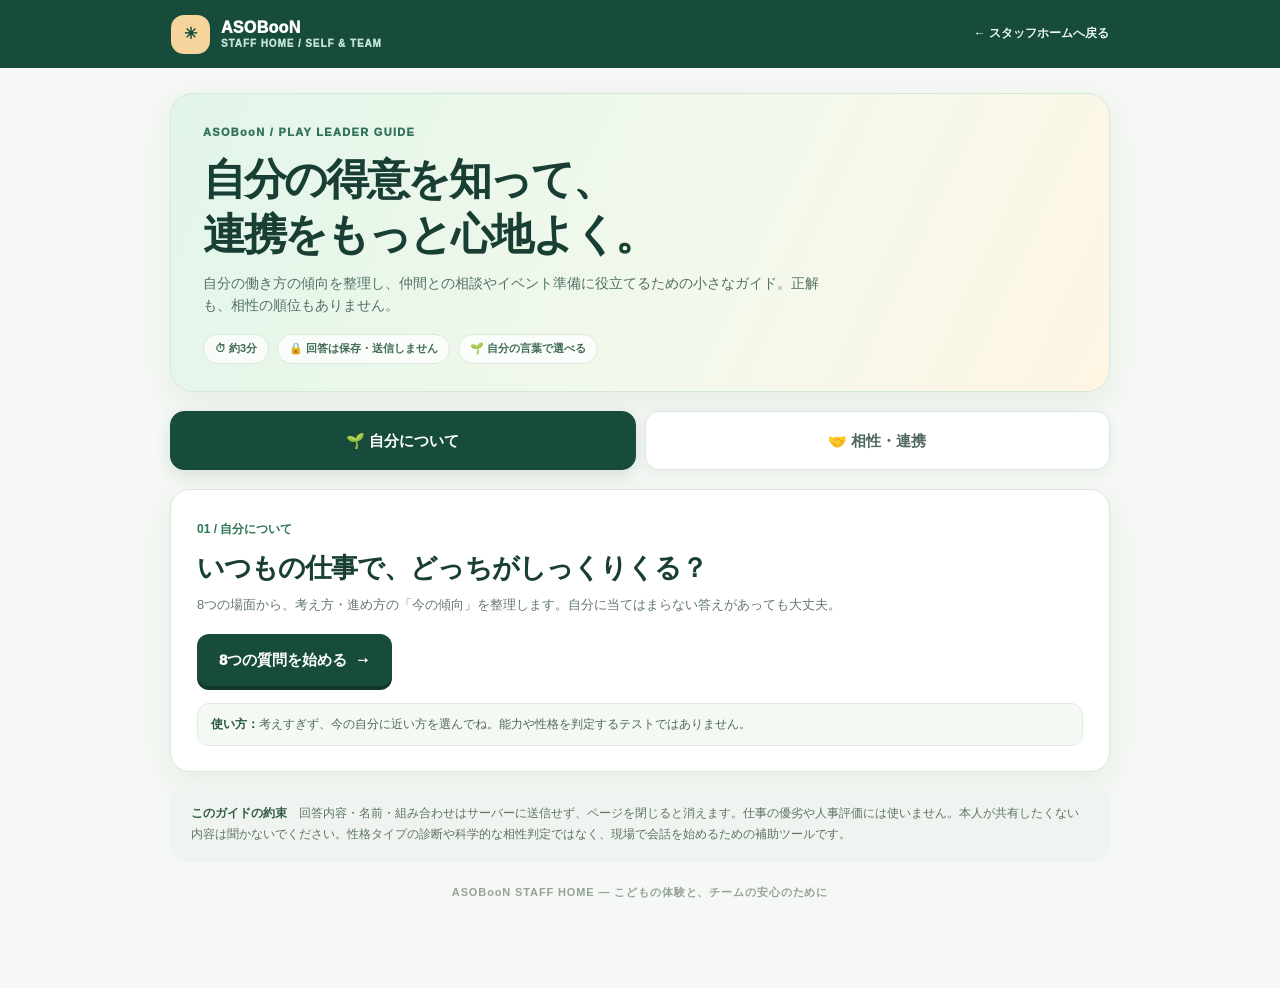
==== team-guide.html @ f96de301 "Restore private-by-design interactive self-awareness and collaboration guide" ====
<!doctype html>
<html lang="ja">
<head>
<meta charset="utf-8">
<meta name="viewport" content="width=device-width,initial-scale=1">
<meta name="theme-color" content="#164a3d">
<meta name="robots" content="noindex,nofollow">
<title>自分と仲間を知る｜ASOBooN STAFF HOME</title>
<style>
:root{--ink:#193e34;--sub:#63776e;--forest:#174c3d;--green:#21694f;--mint:#dff3e8;--cream:#fff9ee;--bg:#f5f8f4;--paper:#fff;--stroke:#dce8de;--shadow:0 10px 34px #1c493111;--ring:#a36930}
*,*::before,*::after{box-sizing:border-box}html{scroll-behavior:smooth}body{margin:0;background:var(--bg);color:var(--ink);font-family:-apple-system,BlinkMacSystemFont,"Hiragino Kaku Gothic ProN","Noto Sans JP",Meiryo,sans-serif;line-height:1.6}
[hidden]{display:none!important}button,select{font:inherit}button{cursor:pointer}a{color:inherit}a:focus-visible,button:focus-visible,select:focus-visible{outline:3px solid #bc8b54;outline-offset:3px}
header{background:var(--forest);color:#fff}.top{max-width:980px;min-height:68px;margin:auto;padding:12px 21px;display:flex;align-items:center;justify-content:space-between;gap:16px}.brand{display:flex;align-items:center;gap:11px;text-decoration:none;font-weight:950;line-height:1.25;letter-spacing:.02em}.brand-mark{display:grid;place-items:center;width:39px;height:39px;border-radius:13px;background:#f5d59b;color:var(--forest);font-weight:950}.brand small{display:block;color:#c3e4d3;font-size:10px;letter-spacing:.09em}.back{color:#ebf7f0;text-decoration:none;font-weight:800;font-size:12px;padding:8px 0}
main{max-width:980px;margin:auto;padding:25px 20px 75px}.hero{padding:30px 32px 27px;border-radius:23px;background:linear-gradient(115deg,#e2f5e9 0%,#f4f9ec 63%,#fff5e3 100%);border:1px solid #d4e8d9;box-shadow:var(--shadow)}.eyebrow{font-size:11px;color:#33735a;font-weight:950;letter-spacing:.12em}.hero h1{font-size:clamp(27px,4.5vw,43px);line-height:1.28;letter-spacing:-.055em;margin:10px 0 10px}.hero p{color:#527065;font-size:14px;max-width:620px;margin:0}.features{display:flex;gap:8px;flex-wrap:wrap;margin-top:18px}.feature{background:#ffffffbd;border:1px solid #dbe9db;border-radius:50px;color:#416b54;font-size:11px;font-weight:850;padding:5px 11px}
.tabs{display:grid;grid-template-columns:1fr 1fr;gap:9px;margin:19px 0}.tab{display:flex;align-items:center;justify-content:center;gap:8px;text-align:center;background:#fff;color:#50695c;border:1px solid var(--stroke);border-radius:14px;min-height:59px;padding:10px 14px;font-weight:900;font-size:15px;text-decoration:none;box-shadow:0 3px 12px #194d3910}.tab[aria-selected=true]{background:var(--forest);border-color:var(--forest);color:#fff;box-shadow:0 5px 16px #15463223}
.card{padding:25px 26px;background:var(--paper);border:1px solid var(--stroke);border-radius:20px;box-shadow:var(--shadow);margin-bottom:14px}.step{display:inline-flex;align-items:center;gap:7px;color:#2b7853;font-size:12px;font-weight:900}.card h2{font-size:clamp(20px,3.5vw,27px);line-height:1.35;letter-spacing:-.035em;margin:9px 0}.desc{font-size:13px;color:var(--sub);margin:0 0 18px}.primary{display:inline-flex;align-items:center;justify-content:center;gap:8px;min-height:52px;border-radius:12px;padding:12px 22px;border:0;background:var(--forest);color:#fff;font-size:15px;font-weight:950;box-shadow:0 4px 0 #10392c}.primary:hover{background:#20624c}.primary:active{transform:translateY(2px);box-shadow:0 2px 0 #10392c}.primary:disabled{opacity:.45;cursor:not-allowed}.secondary{background:#fff;border:1px solid #c8dcd0;border-radius:11px;padding:10px 15px;min-height:45px;font-weight:800;color:#2d6048}.secondary:hover{background:#eff8f1}
.hint{background:#f5f9f3;border:1px solid #e0eae1;border-radius:12px;padding:11px 13px;font-size:12px;color:#4e695a;margin-top:17px}.hint strong{color:#235642}.actions{display:flex;gap:10px;align-items:center;flex-wrap:wrap;margin-top:16px}
.progress{display:flex;gap:4px;margin:0 0 18px}.progress span{height:7px;border-radius:10px;background:#e4eee5;flex:1}.progress .done{background:#4eae7e}.question-meta{font-size:12px;font-weight:900;color:#38805d}.question{font-size:clamp(19px,3vw,25px);font-weight:950;line-height:1.4;margin:8px 0 18px}.choices{display:grid;grid-template-columns:1fr 1fr;gap:11px}.choice{text-align:left;background:#fafdfa;color:#224e3b;border:2px solid #dbe9de;border-radius:15px;padding:18px 16px;min-height:116px;font-weight:850;line-height:1.5}.choice::before{display:block;content:'選ぶ';font-size:10px;color:#688776;font-weight:800;margin-bottom:9px}.choice:hover,.choice:focus-visible{background:#eef7ef;border-color:#69a988}.question-nav{display:flex;justify-content:space-between;align-items:center;gap:8px;margin-top:15px}.muted{font-size:11px;color:#82958a}
.result-hero{background:linear-gradient(110deg,#e6f6e7,#fff7e8);border:1px solid #dae9d8;border-radius:16px;padding:19px 19px;margin:15px 0}.result-hero strong{font-size:18px}.result-hero p{margin:6px 0 0;font-size:13px;color:#4c6759}.axis-grid{display:grid;grid-template-columns:1fr 1fr;gap:11px}.axis-result{border:1px solid #dce9dd;border-radius:14px;padding:16px;background:#f9fcf9;min-height:132px}.axis-result .axis-label{font-weight:800;font-size:11px;color:#6a8874}.axis-result h3{font-size:17px;margin:5px 0}.axis-result p{font-size:12px;color:#61756b;margin:0}.practice{background:#fff9ef;border:1px solid #f2e3c9;border-radius:13px;padding:16px;margin-top:16px}.practice strong{font-size:14px}.practice p{font-size:13px;margin:6px 0 0}
.pair-intro{background:#f3faf5;border:1px solid #d7eadc;border-radius:13px;padding:15px;font-size:12px;color:#4d6a59;margin:12px 0 19px}.person-grid{display:grid;grid-template-columns:1fr 1fr;gap:16px}.person{min-width:0;background:#f9fcfa;border:1px solid #dfebe2;border-radius:15px;padding:16px}.person h3{font-size:16px;margin:0 0 4px}.person p{font-size:11px;color:var(--sub);margin:0 0 15px}.field{display:block;margin-bottom:13px}.field span{display:block;color:#466454;font-size:11px;font-weight:900;margin-bottom:5px}.field select{width:100%;min-height:45px;border:1px solid #bdd6c6;border-radius:9px;background:white;padding:10px 7px;color:#204936;font-size:12px;font-weight:750}
.pair-result{margin-top:15px}.pair-points{display:grid;grid-template-columns:1fr 1fr;gap:11px}.pair-point{border:1px solid #dce9e0;background:#fafcf9;border-radius:13px;padding:15px}.pair-point small{font-size:11px;color:#60806a;font-weight:850}.pair-point h3{font-size:15px;margin:6px 0}.pair-point p{font-size:12px;margin:0;color:#566c60}.scenario-grid{display:grid;grid-template-columns:repeat(3,1fr);gap:10px;margin-top:18px}.scenario{background:#edf7f1;border-radius:12px;padding:14px;border:1px solid #d7e8db}.scenario strong{font-size:13px}.scenario p{font-size:12px;margin:7px 0 0;color:#526d60}.example{padding:15px;border-radius:13px;background:#fff8ed;border:1px solid #f0e3cd;margin-top:14px}.example strong{font-size:13px}.example p{font-size:13px;color:#5b5947;margin:8px 0 0}
.privacy{padding:17px 21px;border-radius:15px;background:#f0f4f0;color:#5d7365;font-size:12px;line-height:1.75}.privacy strong{color:#2f5b42}.footer{text-align:center;color:#94a399;font-size:11px;margin-top:22px;font-weight:800;letter-spacing:.08em}
@media(max-width:650px){.top{padding:10px 14px;min-height:61px}.back{font-size:11px}main{padding:15px 12px 40px}.hero{border-radius:17px;padding:23px 18px}.hero p{font-size:12px}.tabs{gap:8px;margin:13px 0}.tab{font-size:13px;min-height:56px}.card{padding:19px 15px;border-radius:17px}.choices,.axis-grid,.pair-points{grid-template-columns:1fr}.choice{min-height:85px;padding:14px 15px}.person-grid{grid-template-columns:1fr;gap:10px}.person{padding:14px}.scenario-grid{grid-template-columns:1fr}.primary{width:100%}.actions .primary{width:auto;flex:1}.question-nav .secondary{min-width:100px}.axis-result{min-height:0}.privacy{padding:15px}}
@media(prefers-reduced-motion:reduce){*,*::before,*::after{scroll-behavior:auto!important;transition:none!important}}
</style>
</head>
<body>
<header><div class="top"><a class="brand" href="./#learning"><span class="brand-mark">✳</span><span>ASOBooN<small>STAFF HOME / SELF & TEAM</small></span></a><a class="back" href="./#learning">← スタッフホームへ戻る</a></div></header>
<main>
<section class="hero" aria-labelledby="hero-title">
<div class="eyebrow">ASOBooN / PLAY LEADER GUIDE</div>
<h1 id="hero-title">自分の得意を知って、<br>連携をもっと心地よく。</h1>
<p>自分の働き方の傾向を整理し、仲間との相談やイベント準備に役立てるための小さなガイド。正解も、相性の順位もありません。</p>
<div class="features"><span class="feature">⏱ 約3分</span><span class="feature">🔒 回答は保存・送信しません</span><span class="feature">🌱 自分の言葉で選べる</span></div>
</section>
<nav class="tabs" aria-label="ガイドの切り替え">
<a id="tab-self" class="tab" href="#self" aria-selected="true" aria-controls="panel-self">🌱 自分について</a>
<a id="tab-team" class="tab" href="#team" aria-selected="false" aria-controls="panel-team">🤝 相性・連携</a>
</nav>
<section id="panel-self" aria-labelledby="self-title">
<div class="card" id="self-intro"><div class="step">01 / 自分について</div><h2 id="self-title">いつもの仕事で、どっちがしっくりくる？</h2>
<p class="desc">8つの場面から、考え方・進め方の「今の傾向」を整理します。自分に当てはまらない答えがあっても大丈夫。</p>
<button class="primary" type="button" id="start-quiz">8つの質問を始める <span aria-hidden="true">→</span></button>
<div class="hint"><strong>使い方：</strong>考えすぎず、今の自分に近い方を選んでね。能力や性格を判定するテストではありません。</div>
</div>
<div class="card" id="quiz-panel" hidden>
<div class="step">01 / 自分について</div>
<div id="quiz-progress" class="progress" aria-hidden="true"></div>
<div id="question-meta" class="question-meta"></div>
<div id="question-text" class="question" aria-live="polite"></div>
<div id="quiz-choices" class="choices"></div>
<div class="question-nav"><button id="prev-question" class="secondary" type="button">← 前の質問</button><span class="muted">あと少しで自分のヒントが見つかる</span></div>
</div>
<div id="self-result" class="card" hidden>
<div class="step">YOUR STYLE / ふり返り</div><h2>今の自分に合いそうな進め方</h2>
<div class="result-hero"><strong>決めつけず、使えそうなヒントを持ち帰ろう。</strong><p>下の4つは「今の回答」の傾向。経験や環境で変わるので、自分に当てはまる部分だけ使ってね。</p></div>
<div class="axis-grid" id="self-axes"></div>
<div class="practice"><strong>🎯 次の勤務で、ひとつ試そう</strong><p id="self-action"></p></div>
<div class="actions"><button class="primary" type="button" id="use-in-team">この結果を連携に使う →</button><button class="secondary" type="button" id="restart-quiz">もう一度回答する</button></div>
</div>
</section>
<section id="panel-team" aria-labelledby="team-title" hidden>
<div class="card">
<div class="step">02 / 相性・連携</div><h2 id="team-title">違いを「苦手」ではなく「補い合う力」に。</h2>
<p class="desc">自分と相手、それぞれの仕事の進め方を選ぶと、声のかけ方・役割分担・イベント準備のヒントが出ます。相性に点数は付けません。</p>
<div class="pair-intro"><strong>🤝 2人で使うのがおすすめ。</strong> 相手の傾向は本人と一緒に確認してね。名前の登録も、相手のタイプを勝手に推測することも不要です。</div>
<div class="person-grid"><div class="person"><h3>🌱 自分の進め方</h3><p>自己理解の回答があれば自動で反映。ここから変更もできます。</p><div id="own-fields"></div></div><div class="person"><h3>🤝 一緒に働く相手</h3><p>本人が選んだ進め方を聞いて、一緒に入力してください。</p><div id="peer-fields"></div></div></div>
<div class="actions"><button class="primary" id="show-team" type="button">連携のヒントを見つける →</button><button class="secondary" id="reset-team" type="button">選択をクリア</button></div>
<p class="muted" id="pair-validation" role="status" aria-live="polite"></p>
</div>
<div id="pair-result" class="card pair-result" hidden>
<div class="step">COLLABORATION / 実践のヒント</div><h2>2人なら、こんな動き方ができそう。</h2>
<p class="desc">合う・合わないの判定ではありません。現場で役立つ具体的な関わり方を見つけましょう。</p>
<div id="pair-points" class="pair-points"></div>
<div class="scenario-grid">
<div class="scenario"><strong>👀 普段の連携</strong><p>まず現場で見た事実を1つ共有。次に「何が必要か」「誰ができるか」を確認する。</p></div>
<div class="scenario"><strong>🎨 イベント準備</strong><p>子どもが自分で選べる体験を中心に、安全・必要人数・準備時間・役割を決める。</p></div>
<div class="scenario"><strong>💬 意見が分かれたら</strong><p>相手の意図を聞き、必ず守る条件と自由に工夫できる部分を分けて話す。</p></div>
</div>
<div class="example"><strong>💡 話し始めのひと言</strong><p id="pair-script"></p></div>
<div class="actions"><button class="secondary" type="button" id="edit-pair">選択を見直す ↑</button></div>
</div>
</section>
<aside class="privacy"><strong>このガイドの約束</strong>　回答内容・名前・組み合わせはサーバーに送信せず、ページを閉じると消えます。仕事の優劣や人事評価には使いません。本人が共有したくない内容は聞かないでください。性格タイプの診断や科学的な相性判定ではなく、現場で会話を始めるための補助ツールです。</aside>
<p class="footer">ASOBooN STAFF HOME — こどもの体験と、チームの安心のために</p>
</main>
<script>
'use strict';
const axes=[
 {id:'talk',title:'考えをまとめる方法',options:['話しながら整理','考えてから共有'],left:'対話からアイデアを育てる',right:'一度整理して伝える',middle:'状況に合わせて使い分ける',leftHint:'話す前に相手の時間も確認すると、伝わりやすい。',rightHint:'考えがまとまるまでに必要な時間を一言伝えると、連携がスムーズ。',middleHint:'場面に応じて口頭とメモを選ぶのが強み。'},
 {id:'focus',title:'最初に見るところ',options:['全体の目的から','目の前の事実から'],left:'全体の目的をつかむ',right:'目の前の変化に気づく',middle:'目的と現場を往復する',leftHint:'目的を共有したら、実際に起きたことも1件確かめよう。',rightHint:'現場の気づきに「何のためか」を一言添えよう。',middleHint:'子どもの反応と企画の目的をつなげられる。'},
 {id:'plan',title:'仕事の進め方',options:['段取りを決めてから','小さく試してから'],left:'先に段取りを整える',right:'小さく試して学ぶ',middle:'準備と試行を使い分ける',leftHint:'安全条件を満たしたら、現場の小さな工夫も残しておこう。',rightHint:'試す前に安全・人員・時間の条件を確認しよう。',middleHint:'やる前の準備と、途中の修正のバランスを取れる。'},
 {id:'value',title:'相談で大切にすること',options:['条件や公平さ','気持ちや体験'],left:'条件と公平さを整理する',right:'本人の気持ちや体験を確かめる',middle:'条件と体験を両方見る',leftHint:'判断理由を伝えたあと、相手が大切にしている点も聞こう。',rightHint:'子どもの体験を守るため、必要な安全条件も言葉にしよう。',middleHint:'安全のルールと子どもの気持ちを同じテーブルに置ける。'}
];
const questions=[
 {axis:0,text:'新しいアイデアを思いついたときは？',choices:['誰かと話しながら広げたい','一度メモしてから共有したい']},
 {axis:1,text:'子どもの遊びを改善するときは？',choices:['まずどんな体験にしたいか考える','まず現場で起きた場面を確かめる']},
 {axis:2,text:'イベントを準備するときは？',choices:['先に役割と手順を決めておきたい','条件を確認して小さく試しながら進めたい']},
 {axis:3,text:'意見をまとめる場面では？',choices:['ルールや公平さを整理したい','本人の気持ちや体験を聞きたい']},
 {axis:0,text:'急ぎではない相談を持ちかけるときは？',choices:['短く話して方向を合わせたい','要点を整理してから伝えたい']},
 {axis:1,text:'新しい企画の説明を受けるなら？',choices:['まず目的や全体像を知りたい','まず具体的な例を見てみたい']},
 {axis:2,text:'予定どおりに進まないときは？',choices:['段取りを組み直して立て直す','安全を見ながら別の方法を試す']},
 {axis:3,text:'現場の相談を受けたら？',choices:['何が必要条件か整理する','相手がどう感じたかを聞く']}
];
const $=id=>document.getElementById(id);
let answers=Array(questions.length).fill(null),step=0,selfStyles=null;
function showView(view){
 const team=view==='team';$('panel-self').hidden=team;$('panel-team').hidden=!team;
 $('tab-self').setAttribute('aria-selected',String(!team));$('tab-team').setAttribute('aria-selected',String(team));
 if(team){const first=$('own-fields').querySelector('select');if(first&&!selfStyles)first.focus({preventScroll:true});}
}
function syncHash(){showView(location.hash==='#team'?'team':'self')}
window.addEventListener('hashchange',syncHash);syncHash();
function answerStyles(){
 return axes.map((axis,i)=>{
  const a=questions.map((q,j)=>q.axis===i?answers[j]:null).filter(v=>v!==null);
  const left=a.filter(v=>v===0).length;
  return left===2?'l':left===0?'r':'m';
 });
}
function textNode(tag,text,cls){
 const el=document.createElement(tag);el.textContent=text;if(cls)el.className=cls;return el;
}
function renderQuiz(){
 $('self-intro').hidden=true;$('self-result').hidden=true;$('quiz-panel').hidden=false;
 $('question-meta').textContent='質問 '+(step+1)+' / '+questions.length;
 $('question-text').textContent=questions[step].text;
 $('quiz-progress').replaceChildren();
 for(let i=0;i<questions.length;i++){
  const b=document.createElement('span');if(i<=step)b.className='done';$('quiz-progress').append(b);
 }
 $('quiz-choices').replaceChildren();
 questions[step].choices.forEach((v,i)=>{
  const b=textNode('button',v,'choice');b.type='button';
  b.setAttribute('aria-label','選択肢'+(i+1)+' '+v);
  b.addEventListener('click',()=>{
   answers[step]=i;
   if(step<questions.length-1){step++;renderQuiz();}else{showSelfResult();}
  });
  $('quiz-choices').append(b);
 });
 $('prev-question').disabled=step===0;
}
function labelFor(axis,style){
 return style==='l'?axis.left:style==='r'?axis.right:axis.middle;
}
function tipFor(axis,style){
 return style==='l'?axis.leftHint:style==='r'?axis.rightHint:axis.middleHint;
}
function showSelfResult(){
 selfStyles=answerStyles();$('quiz-panel').hidden=true;$('self-result').hidden=false;$('self-axes').replaceChildren();
 axes.forEach((axis,i)=>{
  const card=document.createElement('article');card.className='axis-result';
  card.append(textNode('span',axis.title,'axis-label'),textNode('h3',labelFor(axis,selfStyles[i])),textNode('p',tipFor(axis,selfStyles[i])));
  $('self-axes').append(card);
 });
 const action=selfStyles[2]==='r'?'小さく試す前に、安全・人員・時間の確認をひとつ入れる。':selfStyles[0]==='r'?'考えたことを短い一文にして、次の勤務で仲間と共有してみる。':'現場で見た子どもの反応をひとつ持ち寄り、次の工夫を一緒に考える。';
 $('self-action').textContent=action;
 $('self-result').scrollIntoView({behavior:'smooth',block:'start'});
}
$('start-quiz').addEventListener('click',()=>{answers=Array(8).fill(null);step=0;renderQuiz();});
$('restart-quiz').addEventListener('click',()=>{answers=Array(8).fill(null);step=0;renderQuiz();});
$('prev-question').addEventListener('click',()=>{if(step>0){step--;renderQuiz();}});
function buildFields(target,prefix){
 axes.forEach((axis,i)=>{
  const lab=document.createElement('label');lab.className='field';
  lab.append(textNode('span',axis.title));
  const sel=document.createElement('select');sel.id=prefix+'-'+i;sel.setAttribute('aria-label',(prefix==='own'?'自分':'相手')+'：'+axis.title);
  [['','選んでください'],['l',axis.options[0]],['m','どちらも使う'],['r',axis.options[1]]].forEach(([value,title])=>{
   const opt=document.createElement('option');opt.value=value;opt.textContent=title;sel.append(opt);
  });
  sel.addEventListener('change',()=>{$('pair-result').hidden=true;$('pair-validation').textContent='';});
  lab.append(sel);target.append(lab);
 });
}
buildFields($('own-fields'),'own');buildFields($('peer-fields'),'peer');
$('use-in-team').addEventListener('click',()=>{
 if(selfStyles)selfStyles.forEach((v,i)=>{$('own-'+i).value=v;});
 location.hash='#team';$('pair-result').hidden=true;$('pair-validation').textContent='';
 window.scrollTo({top:0,behavior:'smooth'});
});
$('reset-team').addEventListener('click',()=>{
 for(const s of document.querySelectorAll('#own-fields select,#peer-fields select'))s.value='';
 $('pair-result').hidden=true;$('pair-validation').textContent='';
});
$('show-team').addEventListener('click',()=>{
 const own=axes.map((_,i)=>$('own-'+i).value),peer=axes.map((_,i)=>$('peer-'+i).value);
 const blank=[...document.querySelectorAll('#own-fields select,#peer-fields select')].find(s=>!s.value);
 if(blank){$('pair-validation').textContent='自分と相手の4項目を選んでください。';blank.focus();return;}
 $('pair-validation').textContent='';$('pair-result').hidden=false;$('pair-points').replaceChildren();
 axes.forEach((axis,i)=>{
  const same=own[i]===peer[i],neutral=own[i]==='m'||peer[i]==='m';
  const headline=same?'大切にするところが近い':neutral?'幅を持って相談しやすい':'違う視点を持ち寄れる';
  const line=same?'進めやすい分、別の視点をひとつ意識してみよう。':neutral?'まず今回はどちらで進めるか、短く合意を。':'最初に互いの良さを認め、安全と体験を共通の目的にしよう。';
  const card=document.createElement('div');card.className='pair-point';
  card.append(textNode('small',axis.title),textNode('h3',headline),textNode('p',line+' 自分：'+labelFor(axis,own[i])+'／相手：'+labelFor(axis,peer[i])+'。'));
  $('pair-points').append(card);
 });
 const diff=own.findIndex((v,i)=>v!==peer[i]);
 const example=diff===0?'「私はこういう順番が話しやすいんだけど、そちらはどう？ 先に短く話すか、メモにまとめるか選ぼう」':
 diff===1?'「目的と、実際に見た子どもの様子をそれぞれ一つ出してから決めよう」':
 diff===2?'「安全と人数の条件だけ先に決めて、まず小さく試せるところを選ぼう」':
 diff===3?'「守るべき条件と、子どもやスタッフが大切にしたい体験を両方聞かせて」':
 '「今日は同じ見方が多いね。見落としている点がないか、現場の事実をもう一度確認しよう」';
 $('pair-script').textContent=example;
 $('pair-result').scrollIntoView({behavior:'smooth',block:'start'});
});
</script>
</body></html>
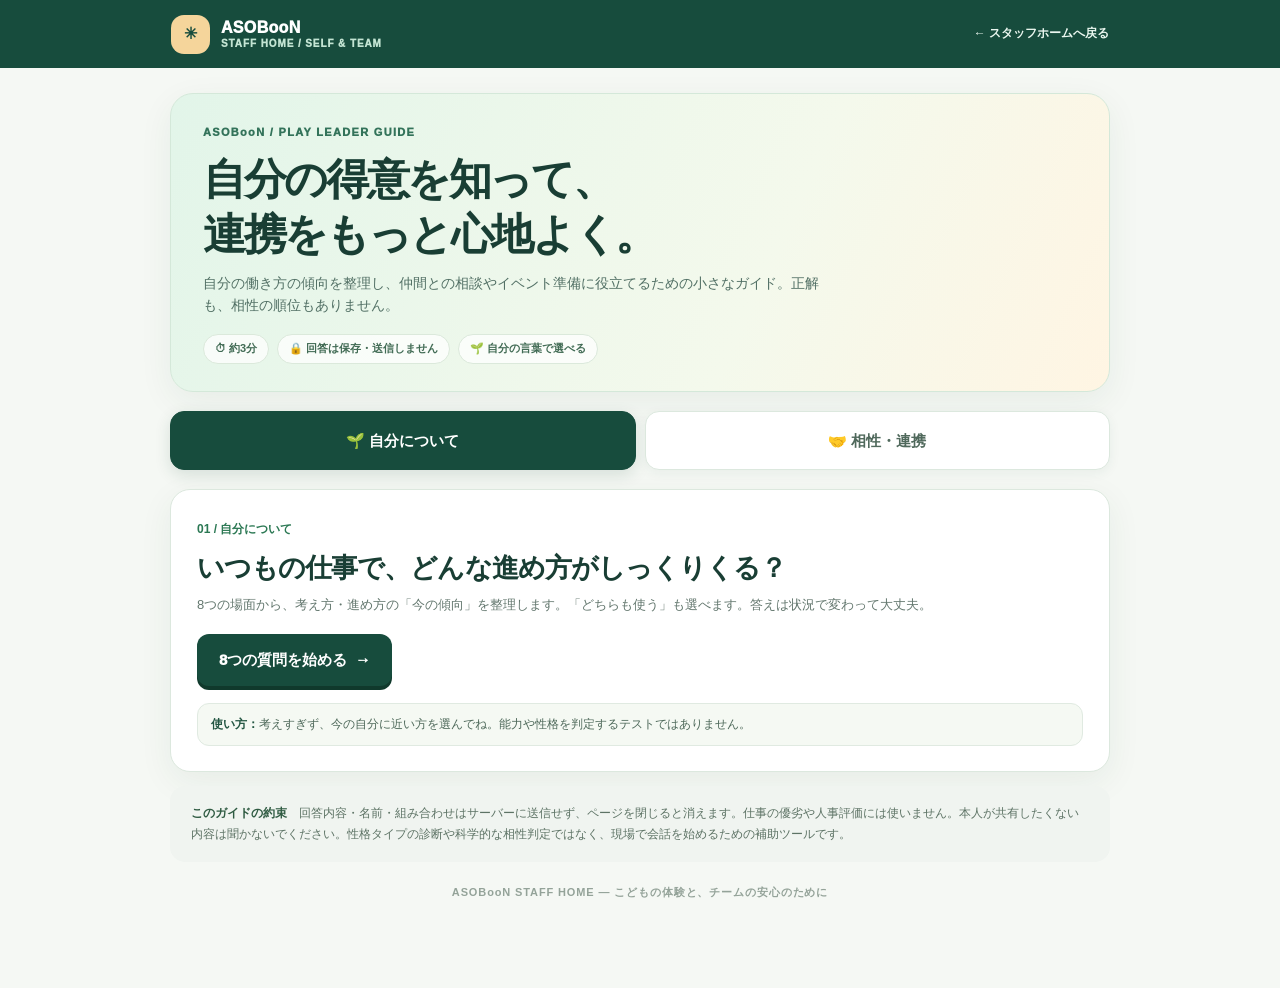
==== commit 02a0b493: "Improve self reflection, contextual collaboration and 3-person safety checks" ====
--- a/team-guide.html
+++ b/team-guide.html
@@ -22,6 +22,21 @@
 .privacy{padding:17px 21px;border-radius:15px;background:#f0f4f0;color:#5d7365;font-size:12px;line-height:1.75}.privacy strong{color:#2f5b42}.footer{text-align:center;color:#94a399;font-size:11px;margin-top:22px;font-weight:800;letter-spacing:.08em}
 @media(max-width:650px){.top{padding:10px 14px;min-height:61px}.back{font-size:11px}main{padding:15px 12px 40px}.hero{border-radius:17px;padding:23px 18px}.hero p{font-size:12px}.tabs{gap:8px;margin:13px 0}.tab{font-size:13px;min-height:56px}.card{padding:19px 15px;border-radius:17px}.choices,.axis-grid,.pair-points{grid-template-columns:1fr}.choice{min-height:85px;padding:14px 15px}.person-grid{grid-template-columns:1fr;gap:10px}.person{padding:14px}.scenario-grid{grid-template-columns:1fr}.primary{width:100%}.actions .primary{width:auto;flex:1}.question-nav .secondary{min-width:100px}.axis-result{min-height:0}.privacy{padding:15px}}
 @media(prefers-reduced-motion:reduce){*,*::before,*::after{scroll-behavior:auto!important;transition:none!important}}
+
+/* 自己理解・連携のブラッシュアップ */
+.scene-picker{border:1px solid #cde4d5;border-radius:15px;padding:16px;background:#f0f9f2;margin:15px 0}
+.scene-picker label{display:block;font-size:13px;font-weight:900;margin-bottom:7px;color:#275f48}
+.scene-picker select{display:block;width:100%;min-height:48px;border:1px solid #aacbb8;border-radius:10px;background:#fff;color:#214f3e;padding:9px 12px;font:inherit;font-weight:800}
+.scene-picker p{font-size:11px;color:#607869;margin:8px 0 0}
+.three-roles{margin-top:18px;padding:20px;border:1px solid #cde5d5;background:#eff8f1;border-radius:15px}
+.three-roles h3{font-size:17px;margin:0 0 8px;color:#245b45}
+.three-roles>p{font-size:12px;color:#557262;line-height:1.75;margin:0 0 12px}
+.role-grid{display:grid;grid-template-columns:repeat(3,minmax(0,1fr));gap:9px}
+.role-grid label{display:flex;align-items:flex-start;gap:10px;cursor:pointer;border:1px solid #d7e9dc;background:white;border-radius:11px;padding:13px;font-size:12px;line-height:1.65}
+.role-grid input{flex:0 0 auto;width:20px;height:20px;accent-color:#21694f;margin:1px 0 0}
+.role-grid strong{display:block;color:#235945;font-size:13px}
+.three-roles .role-status{margin:13px 0 0;font-size:12px;font-weight:800;color:#296248}
+@media(max-width:700px){.role-grid{grid-template-columns:1fr}}
 </style>
 </head>
 <body>
@@ -38,8 +53,8 @@
 <a id="tab-team" class="tab" href="#team" aria-selected="false" aria-controls="panel-team">🤝 相性・連携</a>
 </nav>
 <section id="panel-self" aria-labelledby="self-title">
-<div class="card" id="self-intro"><div class="step">01 / 自分について</div><h2 id="self-title">いつもの仕事で、どっちがしっくりくる？</h2>
-<p class="desc">8つの場面から、考え方・進め方の「今の傾向」を整理します。自分に当てはまらない答えがあっても大丈夫。</p>
+<div class="card" id="self-intro"><div class="step">01 / 自分について</div><h2 id="self-title">いつもの仕事で、どんな進め方がしっくりくる？</h2>
+<p class="desc">8つの場面から、考え方・進め方の「今の傾向」を整理します。「どちらも使う」も選べます。答えは状況で変わって大丈夫。</p>
 <button class="primary" type="button" id="start-quiz">8つの質問を始める <span aria-hidden="true">→</span></button>
 <div class="hint"><strong>使い方：</strong>考えすぎず、今の自分に近い方を選んでね。能力や性格を判定するテストではありません。</div>
 </div>
@@ -65,6 +80,13 @@
 <p class="desc">自分と相手、それぞれの仕事の進め方を選ぶと、声のかけ方・役割分担・イベント準備のヒントが出ます。相性に点数は付けません。</p>
 <div class="pair-intro"><strong>🤝 2人で使うのがおすすめ。</strong> 相手の傾向は本人と一緒に確認してね。名前の登録も、相手のタイプを勝手に推測することも不要です。</div>
 <div class="person-grid"><div class="person"><h3>🌱 自分の進め方</h3><p>自己理解の回答があれば自動で反映。ここから変更もできます。</p><div id="own-fields"></div></div><div class="person"><h3>🤝 一緒に働く相手</h3><p>本人が選んだ進め方を聞いて、一緒に入力してください。</p><div id="peer-fields"></div></div></div>
+<div class="scene-picker"><label for="team-scene">いま一緒に考えたい場面</label>
+<select id="team-scene" aria-label="連携の場面を選ぶ">
+<option value="daily">👀 普段の声かけ・引き継ぎ</option>
+<option value="event">🎨 イベント準備・企画</option>
+<option value="crowd">🛡️ 混雑・人手不足・安全</option>
+<option value="conflict">💬 意見が分かれたとき</option>
+</select><p>場面に合わせて、行動・役割・相談の言葉を具体化します。</p></div>
 <div class="actions"><button class="primary" id="show-team" type="button">連携のヒントを見つける →</button><button class="secondary" id="reset-team" type="button">選択をクリア</button></div>
 <p class="muted" id="pair-validation" role="status" aria-live="polite"></p>
 </div>
@@ -78,6 +100,15 @@
 <div class="scenario"><strong>💬 意見が分かれたら</strong><p>相手の意図を聞き、必ず守る条件と自由に工夫できる部分を分けて話す。</p></div>
 </div>
 <div class="example"><strong>💡 話し始めのひと言</strong><p id="pair-script"></p></div>
+<section class="three-roles" aria-labelledby="three-roles-title">
+<h3 id="three-roles-title">👥 3人で動くときの「30秒確認」</h3>
+<p>2人で考えた内容を3人で実行するなら、タイプではなく、その日の担当・経験・負荷を見て役割を決めよう。</p>
+<div class="role-grid">
+<label><input type="checkbox" class="role-check"> <span><strong>現場の事実</strong> だれが子どもの動き・混雑・遊具の状況を確認する？</span></label>
+<label><input type="checkbox" class="role-check"> <span><strong>安全と判断</strong> だれが人員・定員・危険箇所を確認し、最終判断する？</span></label>
+<label><input type="checkbox" class="role-check"> <span><strong>伝達と引き継ぎ</strong> だれが保護者・スタッフに伝え、いつ共有する？</span></label>
+</div><p class="role-status" id="role-status" aria-live="polite">3項目を役割とセットで確認してみよう。</p>
+</section>
 <div class="actions"><button class="secondary" type="button" id="edit-pair">選択を見直す ↑</button></div>
 </div>
 </section>
@@ -114,8 +145,7 @@
 function answerStyles(){
  return axes.map((axis,i)=>{
   const a=questions.map((q,j)=>q.axis===i?answers[j]:null).filter(v=>v!==null);
-  const left=a.filter(v=>v===0).length;
-  return left===2?'l':left===0?'r':'m';
+  return a.every(v=>v===0)?'l':a.every(v=>v===1)?'r':'m';
  });
 }
 function textNode(tag,text,cls){
@@ -130,7 +160,7 @@
   const b=document.createElement('span');if(i<=step)b.className='done';$('quiz-progress').append(b);
  }
  $('quiz-choices').replaceChildren();
- questions[step].choices.forEach((v,i)=>{
+ [...questions[step].choices,'どちらも使う・場面で変わる'].forEach((v,i)=>{
   const b=textNode('button',v,'choice');b.type='button';
   b.setAttribute('aria-label','選択肢'+(i+1)+' '+v);
   b.addEventListener('click',()=>{
@@ -179,6 +209,7 @@
  location.hash='#team';$('pair-result').hidden=true;$('pair-validation').textContent='';
  window.scrollTo({top:0,behavior:'smooth'});
 });
+$('team-scene').addEventListener('change',()=>{$('pair-result').hidden=true;});
 $('reset-team').addEventListener('click',()=>{
  for(const s of document.querySelectorAll('#own-fields select,#peer-fields select'))s.value='';
  $('pair-result').hidden=true;$('pair-validation').textContent='';
@@ -203,7 +234,38 @@
  diff===3?'「守るべき条件と、子どもやスタッフが大切にしたい体験を両方聞かせて」':
  '「今日は同じ見方が多いね。見落としている点がないか、現場の事実をもう一度確認しよう」';
  $('pair-script').textContent=example;
+ const scene=$('team-scene').value;
+ const sceneGuides={
+  daily:{items:[
+   '見たことと推測を分けて「今こうなっています」と30秒で共有する。',
+   '次に必要な手助けを一つ具体化し、担当と引き継ぐ時刻を決める。',
+   '相手の話しやすい方法を確かめてから、要点を復唱する。'
+  ],script:'「今の状況はこれ。まず何を優先しよう？ 私ができることと、引き継ぎ先を決めよう」'},
+  event:{items:[
+   '子どもが「自分で選べること」を目的に置き、予定を詰めすぎない。',
+   '必要人数・対象年齢・所要時間・材料・安全条件を3人で確かめる。',
+   '準備担当・当日の進行・現場を見守る担当を分け、見守りを欠かさない。'
+  ],script:'「子どもにどんな体験を届けたい？ 安全と人数は守って、実現方法を一緒に考えよう」'},
+  crowd:{items:[
+   '危険箇所・子どもの密集・実配置をまず事実で報告する。',
+   '責任者が見守り人数と受入上限を再確認し、必要なら受付・イベントを縮小する。',
+   '誰が遊び場を見守り、誰が受付・保護者に案内するか明確にする。'
+  ],script:'「いま安全上のリスクはここ。見守りを優先して、受入人数と役割を責任者と確認しよう」'},
+  conflict:{items:[
+   '相手の意図と心配していることを、一つずつ本人に聞く。',
+   '変えられない安全条件と、試せる工夫を分ける。',
+   '最終判断者・期限・決定の理由を共有し、あとで振り返る。'
+  ],script:'「まず実現したかったことを教えて。安全上ここは守ろう。そのうえで別の方法を探してみない？」'}
+ };
+ const guide=sceneGuides[scene]||sceneGuides.daily;
+ document.querySelectorAll('#pair-result .scenario p').forEach((p,i)=>{if(guide.items[i])p.textContent=guide.items[i];});
+ $('pair-script').textContent=guide.script+'　'+(own.every((v,i)=>v===peer[i])?'見落としがないか、現場の事実も確かめよう。':'互いの進め方の違いも一言確認しよう。');
  $('pair-result').scrollIntoView({behavior:'smooth',block:'start'});
 });
+$('edit-pair').addEventListener('click',()=>{ $('pair-result').hidden=true; document.querySelector('#panel-team .person-grid').scrollIntoView({behavior:'smooth',block:'start'}); });
+document.querySelectorAll('.role-check').forEach(check=>check.addEventListener('change',()=>{
+ const total=document.querySelectorAll('.role-check:checked').length;
+ $('role-status').textContent=total===3?'3項目を確認できたね。実際の担当・安全判断は当日の責任者と共有してね。':total+' / 3 項目を確認。安全と子どもの体験を最優先に。';
+}));
 </script>
 </body></html>
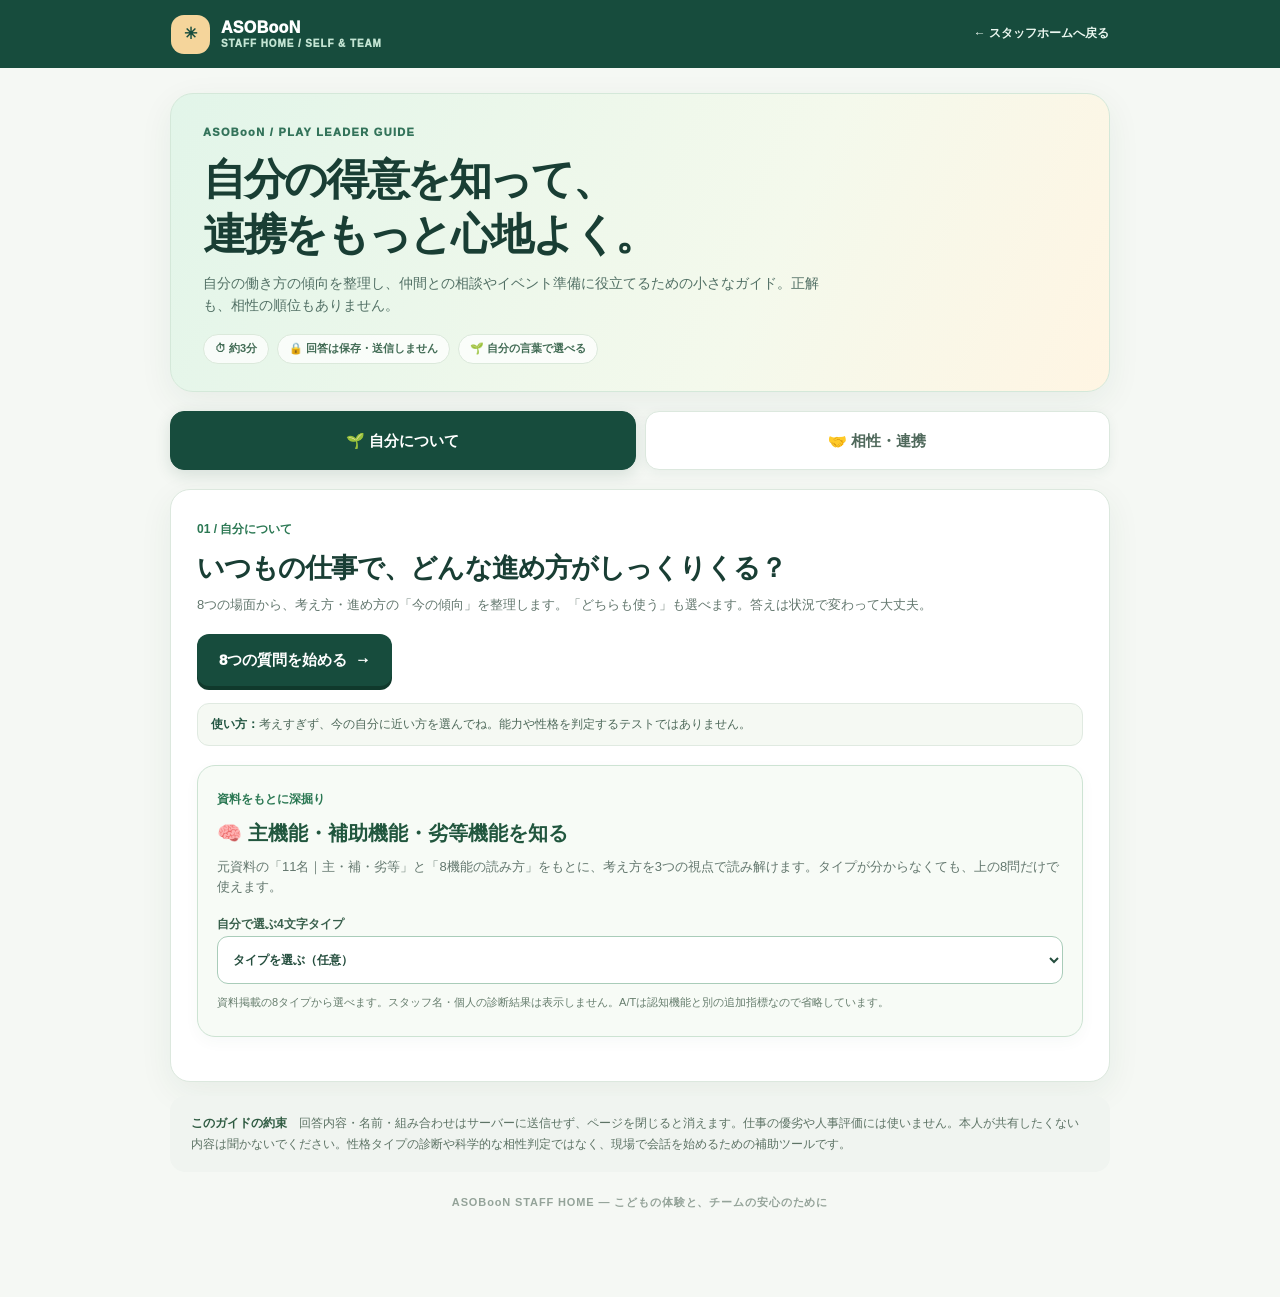
==== commit 04c22e2e: "Base self and 2/3-person collaboration on verified cognitive-function source sheet" ====
--- a/team-guide.html
+++ b/team-guide.html
@@ -37,6 +37,35 @@
 .role-grid strong{display:block;color:#235945;font-size:13px}
 .three-roles .role-status{margin:13px 0 0;font-size:12px;font-weight:800;color:#296248}
 @media(max-width:700px){.role-grid{grid-template-columns:1fr}}
+
+/* 正本に沿った認知機能／2人・3人連携。個人データをページに埋め込まない */
+.type-guide{border:1px solid #cde3d3;background:#f7fbf6;border-radius:18px;padding:19px;margin:19px 0;box-shadow:0 5px 15px #174c3d09}
+.type-guide-head h3{font-size:20px;line-height:1.5;margin:7px 0 9px;color:#21563e}
+.type-guide .desc{margin:8px 0 15px}
+.type-guide .primary{margin:7px 0 8px;min-height:48px}
+.type-label{display:block;font-size:12px;font-weight:900;line-height:1.9;color:#385f4b}
+.type-label select{width:100%;display:block;min-height:48px;border:1px solid #a9ccb9;border-radius:11px;padding:9px 11px;background:#fff;color:#254e3e;font-weight:800}
+.type-select-grid{display:grid;grid-template-columns:repeat(2,minmax(0,1fr));gap:13px;margin:13px 0}
+.type-select-grid.three{grid-template-columns:repeat(3,minmax(0,1fr))}
+.mini-note{font-size:11px;line-height:1.8;color:#677e6e;margin:9px 0 4px}
+.type-output{margin-top:16px;padding-top:14px;border-top:1px solid #d5e7d8}
+.type-output h4{font-size:17px;color:#235b46;margin:8px 0}
+.type-output .type-line{font-weight:850;color:#3e6f53;font-size:12px;margin:10px 0}
+.type-summary{display:grid;grid-template-columns:repeat(3,minmax(0,1fr));gap:10px}
+.type-summary.two{grid-template-columns:repeat(2,minmax(0,1fr))}
+.type-mini{border:1px solid #d8e8db;border-radius:12px;background:white;padding:12px;font-size:12px;line-height:1.75}
+.type-mini strong{display:block;font-size:13px;color:#285e46;margin-bottom:4px}
+.type-mini p{margin:4px 0;color:#506b58}
+.type-practice{background:#fff9ed;border:1px solid #ecdcbf;border-radius:13px;padding:15px;margin:12px 0;font-size:12px;line-height:1.9}
+.type-practice strong{color:#6f562f;display:block;font-size:13px;margin-bottom:4px}
+.type-practice p{margin:4px 0 7px}
+.type-practice ul{margin:5px 0 0;padding-left:19px}
+.type-practice li{margin:4px 0}
+.type-readout{border-left:4px solid #73aa8b;margin:10px 0;padding:8px 12px;background:#fff;border-radius:6px;font-size:12px;line-height:1.9}
+.type-readout strong{display:block;color:#275842;font-size:13px}
+.type-details{margin-top:16px;border:1px dashed #b8d3c0;border-radius:14px;padding:12px;background:#fff}
+.type-details summary{cursor:pointer;color:#286349;font-size:13px;font-weight:900;padding:7px}
+@media(max-width:650px){.type-guide{padding:16px 12px}.type-guide-head h3{font-size:18px}.type-summary,.type-summary.two,.type-select-grid,.type-select-grid.three{grid-template-columns:1fr}.type-guide .primary{width:100%}}
 </style>
 </head>
 <body>
@@ -57,6 +86,13 @@
 <p class="desc">8つの場面から、考え方・進め方の「今の傾向」を整理します。「どちらも使う」も選べます。答えは状況で変わって大丈夫。</p>
 <button class="primary" type="button" id="start-quiz">8つの質問を始める <span aria-hidden="true">→</span></button>
 <div class="hint"><strong>使い方：</strong>考えすぎず、今の自分に近い方を選んでね。能力や性格を判定するテストではありません。</div>
+<div class="type-guide" id="self-type-guide">
+<div class="type-guide-head"><span class="step">資料をもとに深掘り</span><h3>🧠 主機能・補助機能・劣等機能を知る</h3></div>
+<p class="desc">元資料の「11名｜主・補・劣等」と「8機能の読み方」をもとに、考え方を3つの視点で読み解けます。タイプが分からなくても、上の8問だけで使えます。</p>
+<label class="type-label" for="self-type">自分で選ぶ4文字タイプ <select id="self-type"><option value="">タイプを選ぶ（任意）</option><option value="ENTJ">ENTJ</option><option value="INFJ">INFJ</option><option value="ESFP">ESFP</option><option value="ISFP">ISFP</option><option value="ISFJ">ISFJ</option><option value="INTJ">INTJ</option><option value="ENFJ">ENFJ</option><option value="INFP">INFP</option></select></label>
+<p class="mini-note">資料掲載の8タイプから選べます。スタッフ名・個人の診断結果は表示しません。A/Tは認知機能と別の追加指標なので省略しています。</p>
+<div id="self-type-result" class="type-output" hidden aria-live="polite"></div>
+</div>
 </div>
 <div class="card" id="quiz-panel" hidden>
 <div class="step">01 / 自分について</div>
@@ -79,7 +115,32 @@
 <div class="step">02 / 相性・連携</div><h2 id="team-title">違いを「苦手」ではなく「補い合う力」に。</h2>
 <p class="desc">自分と相手、それぞれの仕事の進め方を選ぶと、声のかけ方・役割分担・イベント準備のヒントが出ます。相性に点数は付けません。</p>
 <div class="pair-intro"><strong>🤝 2人で使うのがおすすめ。</strong> 相手の傾向は本人と一緒に確認してね。名前の登録も、相手のタイプを勝手に推測することも不要です。</div>
-<div class="person-grid"><div class="person"><h3>🌱 自分の進め方</h3><p>自己理解の回答があれば自動で反映。ここから変更もできます。</p><div id="own-fields"></div></div><div class="person"><h3>🤝 一緒に働く相手</h3><p>本人が選んだ進め方を聞いて、一緒に入力してください。</p><div id="peer-fields"></div></div></div>
+
+<div class="type-guide" id="cognitive-team">
+<div class="type-guide-head"><span class="step">① 2人を選ぶ｜元資料の進め方</span><h3>🤝 2人の考え方を並べてみる</h3></div>
+<p class="desc">主・補助・劣等機能から「共通点・違い・補い方」「仮の役割」「30秒確認」を表示します。本人が任意に選んだタイプで一緒に確認してください。</p>
+<div class="type-select-grid">
+<label class="type-label" for="pair-type-a">1人目のタイプ<select id="pair-type-a"><option value="">タイプを選ぶ（任意）</option><option value="ENTJ">ENTJ</option><option value="INFJ">INFJ</option><option value="ESFP">ESFP</option><option value="ISFP">ISFP</option><option value="ISFJ">ISFJ</option><option value="INTJ">INTJ</option><option value="ENFJ">ENFJ</option><option value="INFP">INFP</option></select></label>
+<label class="type-label" for="pair-type-b">2人目のタイプ<select id="pair-type-b"><option value="">タイプを選ぶ（任意）</option><option value="ENTJ">ENTJ</option><option value="INFJ">INFJ</option><option value="ESFP">ESFP</option><option value="ISFP">ISFP</option><option value="ISFJ">ISFJ</option><option value="INTJ">INTJ</option><option value="ENFJ">ENFJ</option><option value="INFP">INFP</option></select></label>
+</div>
+<button type="button" class="primary" id="show-type-pair">2人の連携ヒントを読む →</button>
+<p class="mini-note">氏名の記録・送信はありません。これは相性の◎○△×や人物の評価ではなく、会話の準備資料です。</p>
+<div id="type-pair-result" class="type-output" hidden aria-live="polite"></div>
+</div>
+<div class="type-guide" id="trio">
+<div class="type-guide-head"><span class="step">② 3人を選ぶ｜元資料の進め方</span><h3>👥 進行・現場・案内を分けて考える</h3></div>
+<p class="desc">3人の考え方を並べ、共通点と補完視点を確認します。役割を性格で決めず、資格・経験・希望・その日の負荷で話し合いましょう。</p>
+<div class="type-select-grid three">
+<label class="type-label" for="trio-type-a">1人目<select id="trio-type-a"><option value="">タイプを選ぶ（任意）</option><option value="ENTJ">ENTJ</option><option value="INFJ">INFJ</option><option value="ESFP">ESFP</option><option value="ISFP">ISFP</option><option value="ISFJ">ISFJ</option><option value="INTJ">INTJ</option><option value="ENFJ">ENFJ</option><option value="INFP">INFP</option></select></label>
+<label class="type-label" for="trio-type-b">2人目<select id="trio-type-b"><option value="">タイプを選ぶ（任意）</option><option value="ENTJ">ENTJ</option><option value="INFJ">INFJ</option><option value="ESFP">ESFP</option><option value="ISFP">ISFP</option><option value="ISFJ">ISFJ</option><option value="INTJ">INTJ</option><option value="ENFJ">ENFJ</option><option value="INFP">INFP</option></select></label>
+<label class="type-label" for="trio-type-c">3人目<select id="trio-type-c"><option value="">タイプを選ぶ（任意）</option><option value="ENTJ">ENTJ</option><option value="INFJ">INFJ</option><option value="ESFP">ESFP</option><option value="ISFP">ISFP</option><option value="ISFJ">ISFJ</option><option value="INTJ">INTJ</option><option value="ENFJ">ENFJ</option><option value="INFP">INFP</option></select></label>
+</div>
+<button type="button" class="primary" id="show-type-trio">3人の連携ヒントを読む →</button>
+<p class="mini-note">同じタイプでも別人のことがあります。各人の実際の希望と技能を確認してください。</p>
+<div id="type-trio-result" class="type-output" hidden aria-live="polite"></div>
+</div>
+<details class="type-details"><summary>タイプが分からないときは、仕事の進め方から比べる</summary>
+<p class="desc">タイプに頼らず、普段の考え方や連絡方法について本人同士で話したいときはこちら。</p><div class="person-grid"><div class="person"><h3>🌱 自分の進め方</h3><p>自己理解の回答があれば自動で反映。ここから変更もできます。</p><div id="own-fields"></div></div><div class="person"><h3>🤝 一緒に働く相手</h3><p>本人が選んだ進め方を聞いて、一緒に入力してください。</p><div id="peer-fields"></div></div></div>
 <div class="scene-picker"><label for="team-scene">いま一緒に考えたい場面</label>
 <select id="team-scene" aria-label="連携の場面を選ぶ">
 <option value="daily">👀 普段の声かけ・引き継ぎ</option>
@@ -90,6 +151,7 @@
 <div class="actions"><button class="primary" id="show-team" type="button">連携のヒントを見つける →</button><button class="secondary" id="reset-team" type="button">選択をクリア</button></div>
 <p class="muted" id="pair-validation" role="status" aria-live="polite"></p>
 </div>
+</details>
 <div id="pair-result" class="card pair-result" hidden>
 <div class="step">COLLABORATION / 実践のヒント</div><h2>2人なら、こんな動き方ができそう。</h2>
 <p class="desc">合う・合わないの判定ではありません。現場で役立つ具体的な関わり方を見つけましょう。</p>
@@ -140,7 +202,7 @@
  $('tab-self').setAttribute('aria-selected',String(!team));$('tab-team').setAttribute('aria-selected',String(team));
  if(team){const first=$('own-fields').querySelector('select');if(first&&!selfStyles)first.focus({preventScroll:true});}
 }
-function syncHash(){showView(location.hash==='#team'?'team':'self')}
+function syncHash(){showView(['#team','#trio'].includes(location.hash)?'team':'self')}
 window.addEventListener('hashchange',syncHash);syncHash();
 function answerStyles(){
  return axes.map((axis,i)=>{
@@ -267,5 +329,115 @@
  const total=document.querySelectorAll('.role-check:checked').length;
  $('role-status').textContent=total===3?'3項目を確認できたね。実際の担当・安全判断は当日の責任者と共有してね。':total+' / 3 項目を確認。安全と子どもの体験を最優先に。';
 }));
+
+/* 認知機能の名称・説明・現場例は、龍介専用の原本「8機能の読み方」「11名｜主・補・劣等」の一般化版。
+   実名／個別ストレス推測／記録MBTIの名寄せは公開しない。*/
+const typeMeta={
+ Te:{name:'外向的思考',meaning:'目的・優先順位・段取りを外の基準で整理する',example:'イベントの準備順や安全条件を決める',ask:'先に何を決めると動きやすい？'},
+ Ni:{name:'内向的直観',meaning:'出来事のつながりや、この先の意味を見通す',example:'子どもの遊びが今後どう広がるか考える',ask:'その先にどんなことが起こりそう？'},
+ Fe:{name:'外向的感情',meaning:'周囲の人の受け止め方や安心を考える',example:'保護者・子ども・スタッフの気持ちに配慮する',ask:'参加しづらい人はいないかな？'},
+ Se:{name:'外向的感覚',meaning:'今の音・表情・動き・変化をつかむ',example:'ボールプールで子どもの動きと混み方を見守る',ask:'今この場で何が起きてる？'},
+ Fi:{name:'内向的感情',meaning:'一人ひとりが大切にしたいことや価値観を確かめる',example:'子ども自身の「やりたい」を優先する',ask:'本人はどうしたい？'},
+ Si:{name:'内向的感覚',meaning:'経験・具体的な記憶・慣れた手順を参照する',example:'過去の案内方法と今日の混雑を比べる',ask:'以前の例で役立つものは？'},
+ Ne:{name:'外向的直観',meaning:'別の可能性や新しい組み合わせを見つける',example:'遊具を新しい使い方で楽しむ案を考える',ask:'ほかに安全な方法はある？'},
+ Ti:{name:'内向的思考',meaning:'考えの前提や仕組みの筋道を確かめる',example:'ルールがなぜ必要か説明の整合性を見る',ask:'その判断の理由は何？'}
+};
+const typeStack={
+ ENTJ:['Te','Ni','Fi'], INFJ:['Ni','Fe','Se'], ESFP:['Se','Fi','Ni'],
+ ISFP:['Fi','Se','Te'], ISFJ:['Si','Fe','Ne'], INTJ:['Ni','Te','Se'],
+ ENFJ:['Fe','Ni','Ti'], INFP:['Fi','Ne','Te']
+};
+const typeCheck={
+ Fi:'成果だけでなく、本人や子どもが大切にしたい気持ちも確かめる。',
+ Se:'予想だけでなく、いまの音・動き・混雑といった事実を確かめる。',
+ Te:'目的・手順・判断者・期限を見える形にしてみる。',
+ Ni:'いまの楽しさだけでなく、この後の展開と安全上の見通しも確認する。',
+ Ne:'以前の方法以外にも安全な選択肢がないか確かめる。',
+ Ti:'なぜその対応が必要か、前提と理由も確かめる。'
+};
+const makeText=(tag,text,cls)=>{const el=document.createElement(tag);el.textContent=text;if(cls)el.className=cls;return el};
+function makeCard(target,title,body,cls='type-readout'){
+ const box=document.createElement('div');box.className=cls;
+ box.append(makeText('strong',title),makeText('p',body));target.append(box);return box;
+}
+function typeName(fn){return fn+'｜'+typeMeta[fn].name}
+function mkRole(fn,heading){return heading+' '+typeName(fn)+'：'+typeMeta[fn].meaning}
+function profileSelected(){
+ const v=$('self-type').value,box=$('self-type-result');
+ box.replaceChildren();box.hidden=!typeStack[v];if(!typeStack[v])return;
+ const [dom,aux,inf]=typeStack[v];
+ box.append(makeText('h4',v+'の3つの視点（タイプ理論上）'));
+ const summary=makeText('div','','type-summary');box.append(summary);
+ [ ['主機能｜ふだんの軸',dom],['補助機能｜軸を支える',aux],['劣等機能｜意識するヒント',inf] ].forEach(([label,code])=>{
+  makeCard(summary,label+' '+typeName(code),
+   (label.startsWith('劣等')?typeCheck[code]:typeMeta[code].meaning),'type-mini');
+ });
+ makeCard(box,'ASOBooNで試せること',typeMeta[dom].example+'。一方で '+typeCheck[inf],'type-practice');
+ makeCard(box,'仲間に聞いてみるひと言','「'+typeMeta[aux].ask+'」 そして「'+typeMeta[inf].ask+'」','type-readout');
+ box.append(makeText('p','※これは性格・能力・ストレス反応の診断ではありません。どの視点も練習・経験で使えます。','mini-note'));
+ if(!$('pair-type-a').value)$('pair-type-a').value=v;
+}
+$('self-type').addEventListener('change',profileSelected);
+function overlap(a,b){
+ const first=[a[0],a[1]],second=[b[0],b[1]];
+ return first.filter(x=>second.includes(x));
+}
+function lowFunctionCheck(infA,infB){
+ const pair=[infA,infB].sort().join('+');
+ if(infA===infB){
+  return infA==='Se'?'同じSe：現場の変化を誰が直接確認し、誰に伝えるか決める。':
+   infA==='Te'?'同じTe：誰がいつ最終決定し、次の担当に引き継ぐか決める。':
+   '共通する確認視点があるため、担当の抜けを防ぐように事実確認を分ける。';
+ }
+ if(pair==='Fi+Te')return 'Fi×Te：本人の希望・納得と、必要な期限・手順を両方言葉にする。';
+ if(pair==='Ni+Se')return 'Se×Ni：今の現場事実と、その先の見通しを分けて共有する。';
+ if(pair==='Ne+Te')return 'Ne×Te：別案を考える時間と決定を終える時刻を先に合意する。';
+ return '本人が大切にしていること・いま確認できた事実・次の判断を分けて共有する。';
+}
+function renderTypePair(){
+ const a=$('pair-type-a').value,b=$('pair-type-b').value,box=$('type-pair-result');
+ box.replaceChildren();box.hidden=false;
+ if(!typeStack[a]||!typeStack[b]){box.append(makeText('p','2人のタイプを選んでください。','mini-note'));return;}
+ const ta=typeStack[a],tb=typeStack[b],common=overlap(ta,tb);
+ box.append(makeText('h4',a+' × '+b+'｜2人の連携'));
+ const summary=makeText('div','','type-summary two');box.append(summary);
+ makeCard(summary,'1人目｜'+a,'主 '+typeName(ta[0])+' ／ 補 '+typeName(ta[1])+' ／ 劣等 '+typeName(ta[2]),'type-mini');
+ makeCard(summary,'2人目｜'+b,'主 '+typeName(tb[0])+' ／ 補 '+typeName(tb[1])+' ／ 劣等 '+typeName(tb[2]),'type-mini');
+ makeCard(box,'共通する見方',common.length?common.map(typeName).join('、')+'。同じ入口でも受け止め方は本人それぞれ。':'主・補助機能に共通する入口はありません。違いを会話で確かめる材料に。');
+ makeCard(box,'補い合える視点',a+'：'+typeMeta[ta[0]].meaning+'。'+b+'：'+typeMeta[tb[0]].meaning+'。二つを持ち寄って考えよう。');
+ makeCard(box,'⚠ 意識すると役立つ確認',lowFunctionCheck(ta[2],tb[2]));
+ makeCard(box,'🧭 仮の役割を決める','①進行・段取り ②現場事実・情報共有 ③困ったときの相談先。タイプだけで割り振らず、本人の希望・経験・当日の負荷で調整。','type-practice');
+ makeCard(box,'30秒の確認','「今確認できた現場の事実は？」「本人は何を大切にしたい？」「誰がいつ判断して共有する？」正式な安全責任者も確認。','type-practice');
+ makeCard(box,'話し始めのひと言','「'+typeMeta[ta[0]].ask+'」 → 「'+typeMeta[tb[0]].ask+'」');
+ box.append(makeText('p','※相性の良し悪しや仕事の効率を予測するものではありません。','mini-note'));
+}
+$('show-type-pair').addEventListener('click',renderTypePair);
+['pair-type-a','pair-type-b'].forEach(id=>$(id).addEventListener('change',()=>{$('type-pair-result').hidden=true;}));
+function renderTypeTrio(){
+ const ids=['trio-type-a','trio-type-b','trio-type-c'];
+ const selected=ids.map(id=>$(id).value),box=$('type-trio-result');box.replaceChildren();box.hidden=false;
+ if(!selected.every(v=>typeStack[v])){box.append(makeText('p','3人のタイプを選んでください。','mini-note'));return;}
+ box.append(makeText('h4',selected.join(' × ')+'｜3人の連携'));
+ const cards=makeText('div','','type-summary');box.append(cards);
+ selected.forEach((t,i)=>{const [d,a,f]=typeStack[t];
+  makeCard(cards,(i+1)+'人目｜'+t,'主 '+typeName(d)+' ／ 補 '+typeName(a)+' ／ 劣等 '+typeName(f),'type-mini');
+ });
+ const shared=[];
+ for(let i=0;i<3;i++)for(let j=i+1;j<3;j++){
+  const common=overlap(typeStack[selected[i]],typeStack[selected[j]]);
+  if(common.length)shared.push((i+1)+'人目×'+(j+1)+'人目：'+common.join('・'));
+ }
+ makeCard(box,'共通する視点',shared.length?shared.join(' ／ ')+'。共通点があっても、本人の考えを聞いて確認。':'主・補助機能の共通点は少なめ。異なる視点を持ち寄るきっかけに。');
+ const core=[...new Set(selected.flatMap(t=>typeStack[t].slice(0,2)))];
+ makeCard(box,'補い合う視点',core.map(f=>f+'＝'+typeMeta[f].meaning).join(' ／ '));
+ makeCard(box,'🧭 3つの役割を仮置き','①進行・記録：開始条件・段取り・判断者を整理。②現場の事実：子ども・設備・混雑の状況を短く報告。③親子・仲間への案内：説明を統一し、困りごとを拾う。希望・経験・権限・負荷を見て役割を決め直す。','type-practice');
+ const checks=[...new Set(selected.map(t=>typeStack[t][2]))];
+ makeCard(box,'劣等機能の重なり（理論上）',selected.map((t,i)=>(i+1)+'人目 '+t+'：'+typeStack[t][2]).join(' ／ ')+(checks.length<3?'。同じ確認視点が抜けていないか担当を定めよう。':'。それぞれ異なる視点を補おう。'));
+ makeCard(box,'30秒の対策','「本人は何を大切にしたい？」「今確認できた現場の事実は？」「次にどう変わりそう？」→正式な安全判断者と引き継ぎ先を確認。','type-practice');
+ makeCard(box,'3人が消耗・混乱したら','0–1分：開始判断をいったん保留、案内を統一し準備進度・待機人数・見込み時刻を確認。1–2分：余裕がなければ別スタッフや責任者に見守り・安全判断を引き継ぐ。2–3分：最終判断者を明確にし、保護者には確認済みの事実だけ伝える。','type-practice');
+ box.append(makeText('p','※仮想場面を使った危険防止の手順です。特定スタッフの言動・ストレス反応を予測したものではありません。','mini-note'));
+}
+$('show-type-trio').addEventListener('click',renderTypeTrio);
+['trio-type-a','trio-type-b','trio-type-c'].forEach(id=>$(id).addEventListener('change',()=>{$('type-trio-result').hidden=true;}));
 </script>
 </body></html>
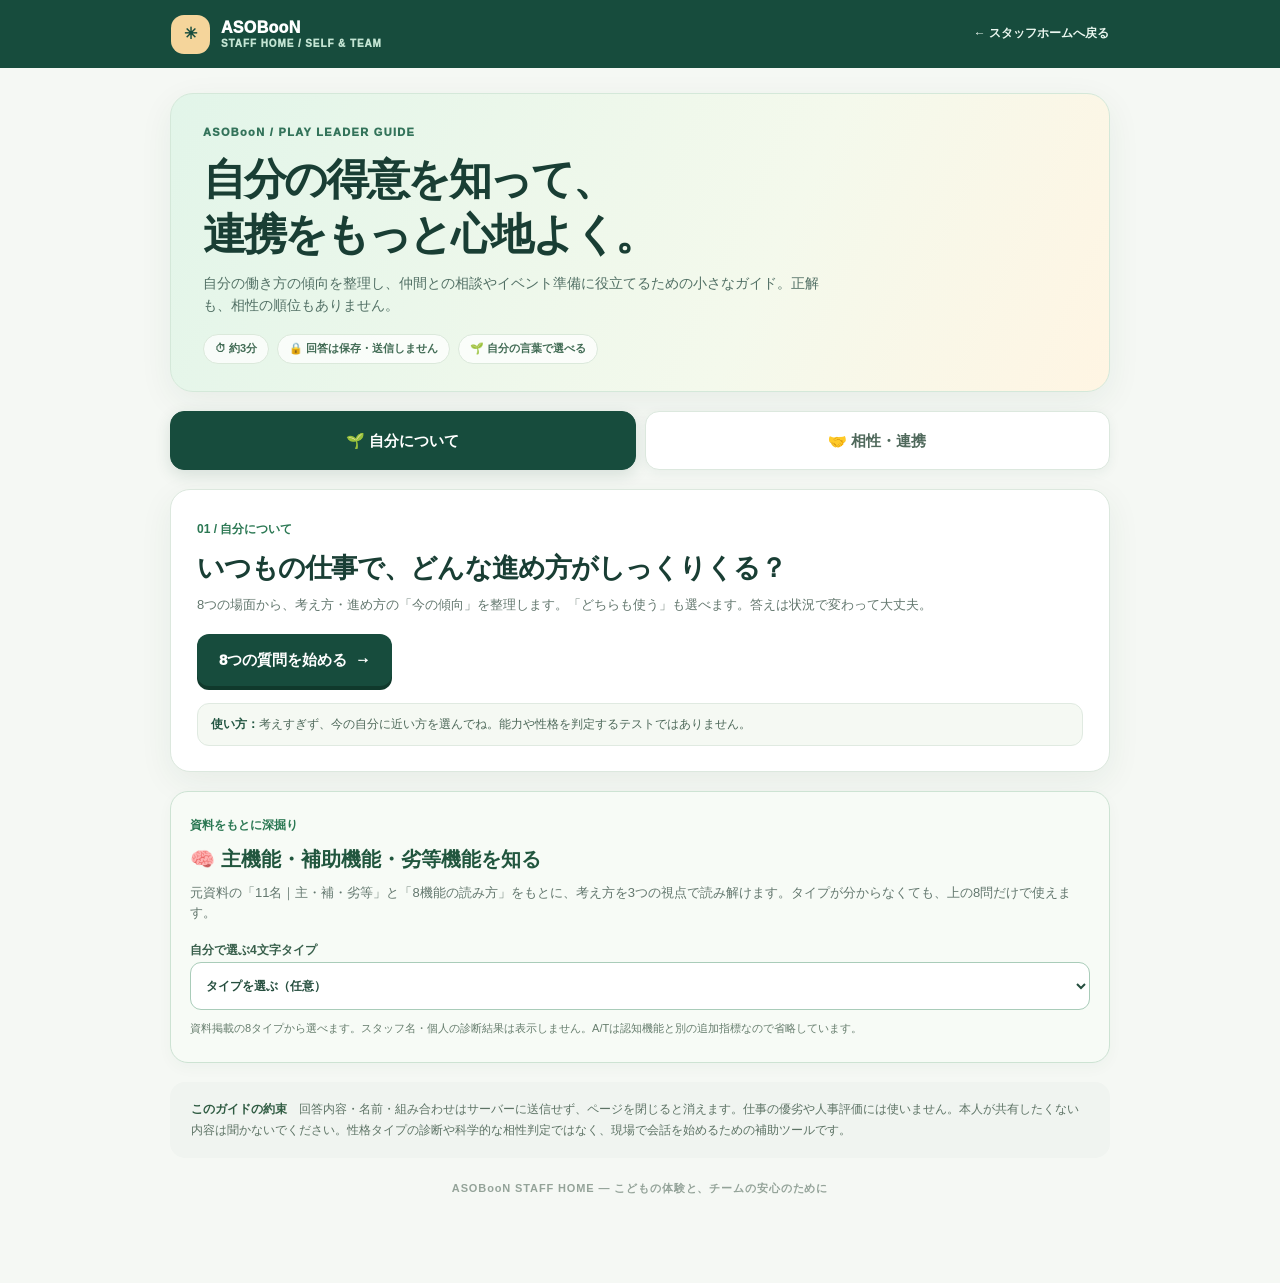
==== commit 92fb10ee: "Keep optional cognitive-function self guide visible during reflection quiz" ====
--- a/team-guide.html
+++ b/team-guide.html
@@ -86,13 +86,13 @@
 <p class="desc">8つの場面から、考え方・進め方の「今の傾向」を整理します。「どちらも使う」も選べます。答えは状況で変わって大丈夫。</p>
 <button class="primary" type="button" id="start-quiz">8つの質問を始める <span aria-hidden="true">→</span></button>
 <div class="hint"><strong>使い方：</strong>考えすぎず、今の自分に近い方を選んでね。能力や性格を判定するテストではありません。</div>
+</div>
 <div class="type-guide" id="self-type-guide">
 <div class="type-guide-head"><span class="step">資料をもとに深掘り</span><h3>🧠 主機能・補助機能・劣等機能を知る</h3></div>
 <p class="desc">元資料の「11名｜主・補・劣等」と「8機能の読み方」をもとに、考え方を3つの視点で読み解けます。タイプが分からなくても、上の8問だけで使えます。</p>
 <label class="type-label" for="self-type">自分で選ぶ4文字タイプ <select id="self-type"><option value="">タイプを選ぶ（任意）</option><option value="ENTJ">ENTJ</option><option value="INFJ">INFJ</option><option value="ESFP">ESFP</option><option value="ISFP">ISFP</option><option value="ISFJ">ISFJ</option><option value="INTJ">INTJ</option><option value="ENFJ">ENFJ</option><option value="INFP">INFP</option></select></label>
 <p class="mini-note">資料掲載の8タイプから選べます。スタッフ名・個人の診断結果は表示しません。A/Tは認知機能と別の追加指標なので省略しています。</p>
 <div id="self-type-result" class="type-output" hidden aria-live="polite"></div>
-</div>
 </div>
 <div class="card" id="quiz-panel" hidden>
 <div class="step">01 / 自分について</div>
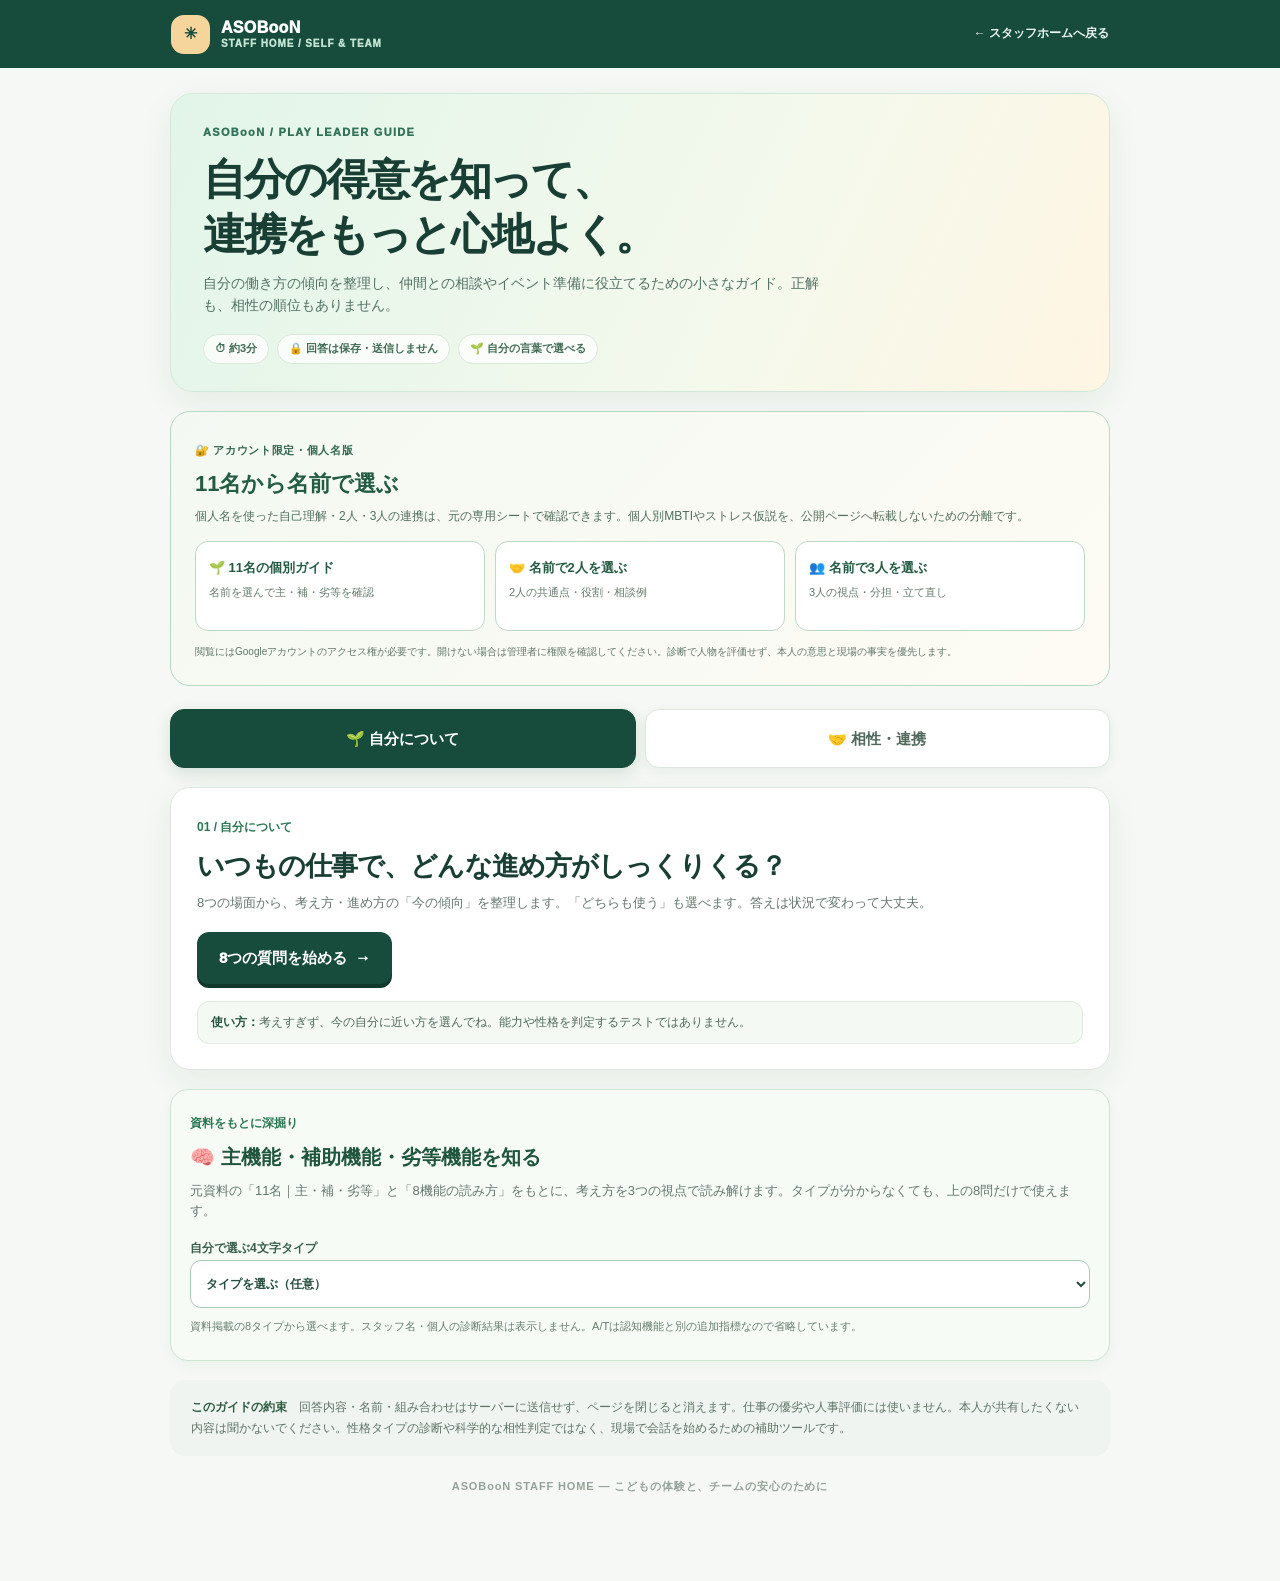
==== commit 216b7c6f: "Expose authenticated name-based staff guide entrypoints without publishing personal profiles" ====
--- a/team-guide.html
+++ b/team-guide.html
@@ -66,6 +66,20 @@
 .type-details{margin-top:16px;border:1px dashed #b8d3c0;border-radius:14px;padding:12px;background:#fff}
 .type-details summary{cursor:pointer;color:#286349;font-size:13px;font-weight:900;padding:7px}
 @media(max-width:650px){.type-guide{padding:16px 12px}.type-guide-head h3{font-size:18px}.type-summary,.type-summary.two,.type-select-grid,.type-select-grid.three{grid-template-columns:1fr}.type-guide .primary{width:100%}}
+
+/* 管理アカウント限定・個人名版への導線 */
+.named-entry{background:linear-gradient(135deg,#f3f9f2,#fdfbf4);border:1px solid #b6dac1;border-radius:20px;padding:24px;margin:19px 0 23px}
+.named-entry-tag{display:inline-block;color:#30664d;font-size:11px;letter-spacing:.06em;font-weight:900}
+.named-entry h2{color:#235c43;font-size:22px;line-height:1.4;margin:7px 0}
+.named-entry p{font-size:12px;color:#536f5d;line-height:1.8;margin:7px 0 13px}
+.named-entry-links{display:grid;grid-template-columns:repeat(3,minmax(0,1fr));gap:10px}
+.named-entry-links a{display:block;text-decoration:none;background:#fff;border:1px solid #bed9c5;color:#245b43;padding:16px 13px;min-height:90px;border-radius:13px;transition:border-color .15s,transform .15s}
+.named-entry-links a:hover{border-color:#3b8660;transform:translateY(-2px)}
+.named-entry-links span{font-weight:900;font-size:13px;display:block;line-height:1.5}
+.named-entry-links small{display:block;color:#627b69;font-size:11px;line-height:1.6;margin-top:6px}
+.named-entry .named-entry-notice{font-size:10px;color:#61766a;margin:12px 0 0}
+@media(max-width:650px){.named-entry{padding:19px 14px}.named-entry h2{font-size:20px}.named-entry-links{grid-template-columns:1fr;gap:9px}.named-entry-links a{min-height:0;padding:12px 14px}}
+
 </style>
 </head>
 <body>
@@ -77,6 +91,19 @@
 <p>自分の働き方の傾向を整理し、仲間との相談やイベント準備に役立てるための小さなガイド。正解も、相性の順位もありません。</p>
 <div class="features"><span class="feature">⏱ 約3分</span><span class="feature">🔒 回答は保存・送信しません</span><span class="feature">🌱 自分の言葉で選べる</span></div>
 </section>
+
+<section class="named-entry" aria-labelledby="named-entry-title">
+<div class="named-entry-tag">🔐 アカウント限定・個人名版</div>
+<h2 id="named-entry-title">11名から名前で選ぶ</h2>
+<p>個人名を使った自己理解・2人・3人の連携は、元の専用シートで確認できます。個人別MBTIやストレス仮説を、公開ページへ転載しないための分離です。</p>
+<div class="named-entry-links">
+<a href="https://docs.google.com/spreadsheets/d/1f5CcUM5HlNy6w6nlKVsCYtTK8e0CKZaHQ9pJvVV32fo/edit?gid=786696454#gid=786696454" target="_blank" rel="noopener noreferrer"><span>🌱 11名の個別ガイド</span><small>名前を選んで主・補・劣等を確認</small></a>
+<a href="https://docs.google.com/spreadsheets/d/1f5CcUM5HlNy6w6nlKVsCYtTK8e0CKZaHQ9pJvVV32fo/edit?gid=786696456#gid=786696456" target="_blank" rel="noopener noreferrer"><span>🤝 名前で2人を選ぶ</span><small>2人の共通点・役割・相談例</small></a>
+<a href="https://docs.google.com/spreadsheets/d/1f5CcUM5HlNy6w6nlKVsCYtTK8e0CKZaHQ9pJvVV32fo/edit?gid=786696457#gid=786696457" target="_blank" rel="noopener noreferrer"><span>👥 名前で3人を選ぶ</span><small>3人の視点・分担・立て直し</small></a>
+</div>
+<p class="named-entry-notice">閲覧にはGoogleアカウントのアクセス権が必要です。開けない場合は管理者に権限を確認してください。診断で人物を評価せず、本人の意思と現場の事実を優先します。</p>
+</section>
+
 <nav class="tabs" aria-label="ガイドの切り替え">
 <a id="tab-self" class="tab" href="#self" aria-selected="true" aria-controls="panel-self">🌱 自分について</a>
 <a id="tab-team" class="tab" href="#team" aria-selected="false" aria-controls="panel-team">🤝 相性・連携</a>
@@ -202,7 +229,7 @@
  $('tab-self').setAttribute('aria-selected',String(!team));$('tab-team').setAttribute('aria-selected',String(team));
  if(team){const first=$('own-fields').querySelector('select');if(first&&!selfStyles)first.focus({preventScroll:true});}
 }
-function syncHash(){showView(['#team','#trio'].includes(location.hash)?'team':'self')}
+function syncHash(){showView(['#team','#trio'].includes(location.hash)?'team':'self');if(location.hash==='#named')document.querySelector('.named-entry')?.scrollIntoView()}
 window.addEventListener('hashchange',syncHash);syncHash();
 function answerStyles(){
  return axes.map((axis,i)=>{
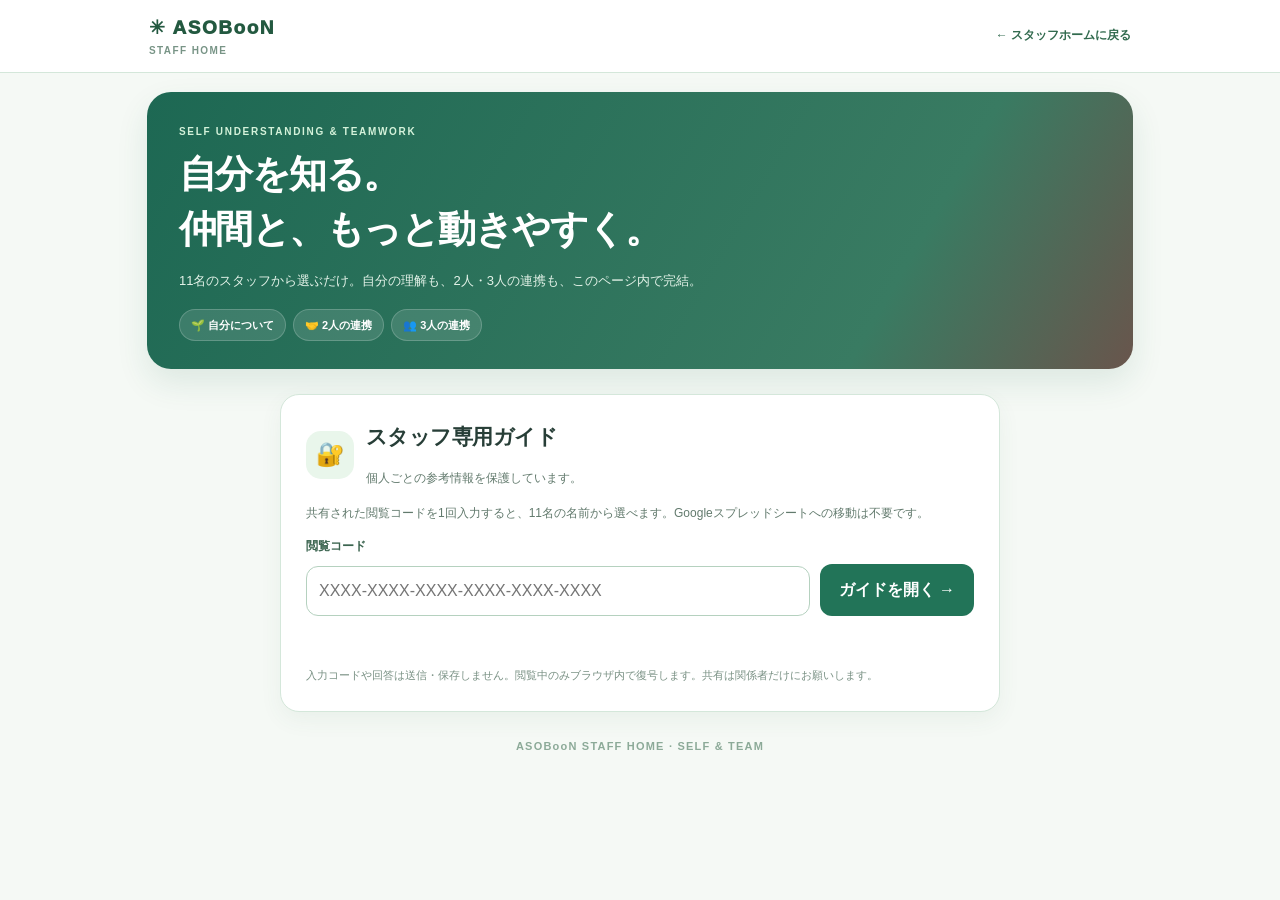
==== commit 178eb0be: "Build native named self, pair, and trio staff guide with encrypted 11-person data" ====
--- a/team-guide.html
+++ b/team-guide.html
@@ -1,470 +1,219 @@
 <!doctype html>
-<html lang="ja">
-<head>
-<meta charset="utf-8">
-<meta name="viewport" content="width=device-width,initial-scale=1">
-<meta name="theme-color" content="#164a3d">
-<meta name="robots" content="noindex,nofollow">
-<title>自分と仲間を知る｜ASOBooN STAFF HOME</title>
+<html lang="ja"><head><meta charset="utf-8"><meta name="viewport" content="width=device-width,initial-scale=1">
+<title>自分について・相性連携 | ASOBooN STAFF</title>
+<meta name="robots" content="noindex,nofollow,noarchive"><meta name="referrer" content="no-referrer">
 <style>
-:root{--ink:#193e34;--sub:#63776e;--forest:#174c3d;--green:#21694f;--mint:#dff3e8;--cream:#fff9ee;--bg:#f5f8f4;--paper:#fff;--stroke:#dce8de;--shadow:0 10px 34px #1c493111;--ring:#a36930}
-*,*::before,*::after{box-sizing:border-box}html{scroll-behavior:smooth}body{margin:0;background:var(--bg);color:var(--ink);font-family:-apple-system,BlinkMacSystemFont,"Hiragino Kaku Gothic ProN","Noto Sans JP",Meiryo,sans-serif;line-height:1.6}
-[hidden]{display:none!important}button,select{font:inherit}button{cursor:pointer}a{color:inherit}a:focus-visible,button:focus-visible,select:focus-visible{outline:3px solid #bc8b54;outline-offset:3px}
-header{background:var(--forest);color:#fff}.top{max-width:980px;min-height:68px;margin:auto;padding:12px 21px;display:flex;align-items:center;justify-content:space-between;gap:16px}.brand{display:flex;align-items:center;gap:11px;text-decoration:none;font-weight:950;line-height:1.25;letter-spacing:.02em}.brand-mark{display:grid;place-items:center;width:39px;height:39px;border-radius:13px;background:#f5d59b;color:var(--forest);font-weight:950}.brand small{display:block;color:#c3e4d3;font-size:10px;letter-spacing:.09em}.back{color:#ebf7f0;text-decoration:none;font-weight:800;font-size:12px;padding:8px 0}
-main{max-width:980px;margin:auto;padding:25px 20px 75px}.hero{padding:30px 32px 27px;border-radius:23px;background:linear-gradient(115deg,#e2f5e9 0%,#f4f9ec 63%,#fff5e3 100%);border:1px solid #d4e8d9;box-shadow:var(--shadow)}.eyebrow{font-size:11px;color:#33735a;font-weight:950;letter-spacing:.12em}.hero h1{font-size:clamp(27px,4.5vw,43px);line-height:1.28;letter-spacing:-.055em;margin:10px 0 10px}.hero p{color:#527065;font-size:14px;max-width:620px;margin:0}.features{display:flex;gap:8px;flex-wrap:wrap;margin-top:18px}.feature{background:#ffffffbd;border:1px solid #dbe9db;border-radius:50px;color:#416b54;font-size:11px;font-weight:850;padding:5px 11px}
-.tabs{display:grid;grid-template-columns:1fr 1fr;gap:9px;margin:19px 0}.tab{display:flex;align-items:center;justify-content:center;gap:8px;text-align:center;background:#fff;color:#50695c;border:1px solid var(--stroke);border-radius:14px;min-height:59px;padding:10px 14px;font-weight:900;font-size:15px;text-decoration:none;box-shadow:0 3px 12px #194d3910}.tab[aria-selected=true]{background:var(--forest);border-color:var(--forest);color:#fff;box-shadow:0 5px 16px #15463223}
-.card{padding:25px 26px;background:var(--paper);border:1px solid var(--stroke);border-radius:20px;box-shadow:var(--shadow);margin-bottom:14px}.step{display:inline-flex;align-items:center;gap:7px;color:#2b7853;font-size:12px;font-weight:900}.card h2{font-size:clamp(20px,3.5vw,27px);line-height:1.35;letter-spacing:-.035em;margin:9px 0}.desc{font-size:13px;color:var(--sub);margin:0 0 18px}.primary{display:inline-flex;align-items:center;justify-content:center;gap:8px;min-height:52px;border-radius:12px;padding:12px 22px;border:0;background:var(--forest);color:#fff;font-size:15px;font-weight:950;box-shadow:0 4px 0 #10392c}.primary:hover{background:#20624c}.primary:active{transform:translateY(2px);box-shadow:0 2px 0 #10392c}.primary:disabled{opacity:.45;cursor:not-allowed}.secondary{background:#fff;border:1px solid #c8dcd0;border-radius:11px;padding:10px 15px;min-height:45px;font-weight:800;color:#2d6048}.secondary:hover{background:#eff8f1}
-.hint{background:#f5f9f3;border:1px solid #e0eae1;border-radius:12px;padding:11px 13px;font-size:12px;color:#4e695a;margin-top:17px}.hint strong{color:#235642}.actions{display:flex;gap:10px;align-items:center;flex-wrap:wrap;margin-top:16px}
-.progress{display:flex;gap:4px;margin:0 0 18px}.progress span{height:7px;border-radius:10px;background:#e4eee5;flex:1}.progress .done{background:#4eae7e}.question-meta{font-size:12px;font-weight:900;color:#38805d}.question{font-size:clamp(19px,3vw,25px);font-weight:950;line-height:1.4;margin:8px 0 18px}.choices{display:grid;grid-template-columns:1fr 1fr;gap:11px}.choice{text-align:left;background:#fafdfa;color:#224e3b;border:2px solid #dbe9de;border-radius:15px;padding:18px 16px;min-height:116px;font-weight:850;line-height:1.5}.choice::before{display:block;content:'選ぶ';font-size:10px;color:#688776;font-weight:800;margin-bottom:9px}.choice:hover,.choice:focus-visible{background:#eef7ef;border-color:#69a988}.question-nav{display:flex;justify-content:space-between;align-items:center;gap:8px;margin-top:15px}.muted{font-size:11px;color:#82958a}
-.result-hero{background:linear-gradient(110deg,#e6f6e7,#fff7e8);border:1px solid #dae9d8;border-radius:16px;padding:19px 19px;margin:15px 0}.result-hero strong{font-size:18px}.result-hero p{margin:6px 0 0;font-size:13px;color:#4c6759}.axis-grid{display:grid;grid-template-columns:1fr 1fr;gap:11px}.axis-result{border:1px solid #dce9dd;border-radius:14px;padding:16px;background:#f9fcf9;min-height:132px}.axis-result .axis-label{font-weight:800;font-size:11px;color:#6a8874}.axis-result h3{font-size:17px;margin:5px 0}.axis-result p{font-size:12px;color:#61756b;margin:0}.practice{background:#fff9ef;border:1px solid #f2e3c9;border-radius:13px;padding:16px;margin-top:16px}.practice strong{font-size:14px}.practice p{font-size:13px;margin:6px 0 0}
-.pair-intro{background:#f3faf5;border:1px solid #d7eadc;border-radius:13px;padding:15px;font-size:12px;color:#4d6a59;margin:12px 0 19px}.person-grid{display:grid;grid-template-columns:1fr 1fr;gap:16px}.person{min-width:0;background:#f9fcfa;border:1px solid #dfebe2;border-radius:15px;padding:16px}.person h3{font-size:16px;margin:0 0 4px}.person p{font-size:11px;color:var(--sub);margin:0 0 15px}.field{display:block;margin-bottom:13px}.field span{display:block;color:#466454;font-size:11px;font-weight:900;margin-bottom:5px}.field select{width:100%;min-height:45px;border:1px solid #bdd6c6;border-radius:9px;background:white;padding:10px 7px;color:#204936;font-size:12px;font-weight:750}
-.pair-result{margin-top:15px}.pair-points{display:grid;grid-template-columns:1fr 1fr;gap:11px}.pair-point{border:1px solid #dce9e0;background:#fafcf9;border-radius:13px;padding:15px}.pair-point small{font-size:11px;color:#60806a;font-weight:850}.pair-point h3{font-size:15px;margin:6px 0}.pair-point p{font-size:12px;margin:0;color:#566c60}.scenario-grid{display:grid;grid-template-columns:repeat(3,1fr);gap:10px;margin-top:18px}.scenario{background:#edf7f1;border-radius:12px;padding:14px;border:1px solid #d7e8db}.scenario strong{font-size:13px}.scenario p{font-size:12px;margin:7px 0 0;color:#526d60}.example{padding:15px;border-radius:13px;background:#fff8ed;border:1px solid #f0e3cd;margin-top:14px}.example strong{font-size:13px}.example p{font-size:13px;color:#5b5947;margin:8px 0 0}
-.privacy{padding:17px 21px;border-radius:15px;background:#f0f4f0;color:#5d7365;font-size:12px;line-height:1.75}.privacy strong{color:#2f5b42}.footer{text-align:center;color:#94a399;font-size:11px;margin-top:22px;font-weight:800;letter-spacing:.08em}
-@media(max-width:650px){.top{padding:10px 14px;min-height:61px}.back{font-size:11px}main{padding:15px 12px 40px}.hero{border-radius:17px;padding:23px 18px}.hero p{font-size:12px}.tabs{gap:8px;margin:13px 0}.tab{font-size:13px;min-height:56px}.card{padding:19px 15px;border-radius:17px}.choices,.axis-grid,.pair-points{grid-template-columns:1fr}.choice{min-height:85px;padding:14px 15px}.person-grid{grid-template-columns:1fr;gap:10px}.person{padding:14px}.scenario-grid{grid-template-columns:1fr}.primary{width:100%}.actions .primary{width:auto;flex:1}.question-nav .secondary{min-width:100px}.axis-result{min-height:0}.privacy{padding:15px}}
-@media(prefers-reduced-motion:reduce){*,*::before,*::after{scroll-behavior:auto!important;transition:none!important}}
-
-/* 自己理解・連携のブラッシュアップ */
-.scene-picker{border:1px solid #cde4d5;border-radius:15px;padding:16px;background:#f0f9f2;margin:15px 0}
-.scene-picker label{display:block;font-size:13px;font-weight:900;margin-bottom:7px;color:#275f48}
-.scene-picker select{display:block;width:100%;min-height:48px;border:1px solid #aacbb8;border-radius:10px;background:#fff;color:#214f3e;padding:9px 12px;font:inherit;font-weight:800}
-.scene-picker p{font-size:11px;color:#607869;margin:8px 0 0}
-.three-roles{margin-top:18px;padding:20px;border:1px solid #cde5d5;background:#eff8f1;border-radius:15px}
-.three-roles h3{font-size:17px;margin:0 0 8px;color:#245b45}
-.three-roles>p{font-size:12px;color:#557262;line-height:1.75;margin:0 0 12px}
-.role-grid{display:grid;grid-template-columns:repeat(3,minmax(0,1fr));gap:9px}
-.role-grid label{display:flex;align-items:flex-start;gap:10px;cursor:pointer;border:1px solid #d7e9dc;background:white;border-radius:11px;padding:13px;font-size:12px;line-height:1.65}
-.role-grid input{flex:0 0 auto;width:20px;height:20px;accent-color:#21694f;margin:1px 0 0}
-.role-grid strong{display:block;color:#235945;font-size:13px}
-.three-roles .role-status{margin:13px 0 0;font-size:12px;font-weight:800;color:#296248}
-@media(max-width:700px){.role-grid{grid-template-columns:1fr}}
-
-/* 正本に沿った認知機能／2人・3人連携。個人データをページに埋め込まない */
-.type-guide{border:1px solid #cde3d3;background:#f7fbf6;border-radius:18px;padding:19px;margin:19px 0;box-shadow:0 5px 15px #174c3d09}
-.type-guide-head h3{font-size:20px;line-height:1.5;margin:7px 0 9px;color:#21563e}
-.type-guide .desc{margin:8px 0 15px}
-.type-guide .primary{margin:7px 0 8px;min-height:48px}
-.type-label{display:block;font-size:12px;font-weight:900;line-height:1.9;color:#385f4b}
-.type-label select{width:100%;display:block;min-height:48px;border:1px solid #a9ccb9;border-radius:11px;padding:9px 11px;background:#fff;color:#254e3e;font-weight:800}
-.type-select-grid{display:grid;grid-template-columns:repeat(2,minmax(0,1fr));gap:13px;margin:13px 0}
-.type-select-grid.three{grid-template-columns:repeat(3,minmax(0,1fr))}
-.mini-note{font-size:11px;line-height:1.8;color:#677e6e;margin:9px 0 4px}
-.type-output{margin-top:16px;padding-top:14px;border-top:1px solid #d5e7d8}
-.type-output h4{font-size:17px;color:#235b46;margin:8px 0}
-.type-output .type-line{font-weight:850;color:#3e6f53;font-size:12px;margin:10px 0}
-.type-summary{display:grid;grid-template-columns:repeat(3,minmax(0,1fr));gap:10px}
-.type-summary.two{grid-template-columns:repeat(2,minmax(0,1fr))}
-.type-mini{border:1px solid #d8e8db;border-radius:12px;background:white;padding:12px;font-size:12px;line-height:1.75}
-.type-mini strong{display:block;font-size:13px;color:#285e46;margin-bottom:4px}
-.type-mini p{margin:4px 0;color:#506b58}
-.type-practice{background:#fff9ed;border:1px solid #ecdcbf;border-radius:13px;padding:15px;margin:12px 0;font-size:12px;line-height:1.9}
-.type-practice strong{color:#6f562f;display:block;font-size:13px;margin-bottom:4px}
-.type-practice p{margin:4px 0 7px}
-.type-practice ul{margin:5px 0 0;padding-left:19px}
-.type-practice li{margin:4px 0}
-.type-readout{border-left:4px solid #73aa8b;margin:10px 0;padding:8px 12px;background:#fff;border-radius:6px;font-size:12px;line-height:1.9}
-.type-readout strong{display:block;color:#275842;font-size:13px}
-.type-details{margin-top:16px;border:1px dashed #b8d3c0;border-radius:14px;padding:12px;background:#fff}
-.type-details summary{cursor:pointer;color:#286349;font-size:13px;font-weight:900;padding:7px}
-@media(max-width:650px){.type-guide{padding:16px 12px}.type-guide-head h3{font-size:18px}.type-summary,.type-summary.two,.type-select-grid,.type-select-grid.three{grid-template-columns:1fr}.type-guide .primary{width:100%}}
-
-/* 管理アカウント限定・個人名版への導線 */
-.named-entry{background:linear-gradient(135deg,#f3f9f2,#fdfbf4);border:1px solid #b6dac1;border-radius:20px;padding:24px;margin:19px 0 23px}
-.named-entry-tag{display:inline-block;color:#30664d;font-size:11px;letter-spacing:.06em;font-weight:900}
-.named-entry h2{color:#235c43;font-size:22px;line-height:1.4;margin:7px 0}
-.named-entry p{font-size:12px;color:#536f5d;line-height:1.8;margin:7px 0 13px}
-.named-entry-links{display:grid;grid-template-columns:repeat(3,minmax(0,1fr));gap:10px}
-.named-entry-links a{display:block;text-decoration:none;background:#fff;border:1px solid #bed9c5;color:#245b43;padding:16px 13px;min-height:90px;border-radius:13px;transition:border-color .15s,transform .15s}
-.named-entry-links a:hover{border-color:#3b8660;transform:translateY(-2px)}
-.named-entry-links span{font-weight:900;font-size:13px;display:block;line-height:1.5}
-.named-entry-links small{display:block;color:#627b69;font-size:11px;line-height:1.6;margin-top:6px}
-.named-entry .named-entry-notice{font-size:10px;color:#61766a;margin:12px 0 0}
-@media(max-width:650px){.named-entry{padding:19px 14px}.named-entry h2{font-size:20px}.named-entry-links{grid-template-columns:1fr;gap:9px}.named-entry-links a{min-height:0;padding:12px 14px}}
-
-</style>
-</head>
-<body>
-<header><div class="top"><a class="brand" href="./#learning"><span class="brand-mark">✳</span><span>ASOBooN<small>STAFF HOME / SELF & TEAM</small></span></a><a class="back" href="./#learning">← スタッフホームへ戻る</a></div></header>
+:root{--ink:#273e37;--muted:#627a6d;--mint:#e9f6eb;--green:#227458;--line:#d4e7da;--cocoa:#5b453f;--gold:#f5ecd9}
+*{box-sizing:border-box}body{margin:0;background:#f5f9f5;color:var(--ink);font-family:-apple-system,BlinkMacSystemFont,"Hiragino Kaku Gothic ProN","Noto Sans JP",Meiryo,sans-serif;line-height:1.65}
+button,input,select{font:inherit}button,a,select{touch-action:manipulation}
+.topbar{background:#fff;border-bottom:1px solid var(--line)}.topinner{max-width:1020px;margin:auto;min-height:68px;display:flex;align-items:center;justify-content:space-between;padding:12px 19px;gap:12px}
+.brand{font-weight:950;letter-spacing:.08em;color:#235940;font-size:19px;text-decoration:none}.brand span{font-size:10px;font-weight:700;letter-spacing:.14em;display:block;color:#789486}
+.back{font-size:12px;font-weight:800;color:#316a4e;text-decoration:none}
+main{max-width:1020px;margin:auto;padding:19px 17px 65px}
+.hero{background:linear-gradient(120deg,#1d6853,#397b62 75%,#69554c);border-radius:24px;color:white;padding:32px 32px 28px;box-shadow:0 14px 32px #1b674a1c}
+.eyebrow{font-size:10px;letter-spacing:.17em;font-weight:850;color:#d4f2da}.hero h1{font-size:clamp(25px,4vw,38px);line-height:1.45;letter-spacing:-.04em;margin:7px 0 12px}
+.hero p{margin:0;color:#e4f3e9;font-size:13px}.hero .chips{display:flex;flex-wrap:wrap;gap:7px;margin-top:18px}.hero .chips span{padding:6px 11px;background:#ffffff1f;border:1px solid #ffffff30;border-radius:100px;font-size:11px;font-weight:750}
+.surface{background:#fff;border:1px solid var(--line);border-radius:19px;padding:25px;box-shadow:0 8px 22px #3a6e4810;margin-top:16px}
+.lock-panel{max-width:720px;margin:25px auto}.lock-head{display:flex;align-items:center;gap:12px}.lock-icon{display:grid;place-items:center;width:48px;height:48px;border-radius:15px;background:var(--mint);font-size:23px}
+h2{font-size:21px;letter-spacing:-.025em;margin:0 0 9px}h3{font-size:17px;margin:0 0 11px}.muted{color:var(--muted);font-size:12px;line-height:1.9}.formlabel{display:block;font-weight:900;font-size:12px;color:#3c6550;margin:11px 0 7px}
+input[type=password],select{width:100%;min-height:50px;border:1px solid #b5d1bf;border-radius:12px;padding:10px 12px;color:#244b37;background:#fff;outline-offset:3px}
+input[type=password]:focus,select:focus{border-color:#36916d;outline:2px solid #b0e1c7}
+.unlock-row{display:flex;gap:10px;align-items:end}.unlock-row input{flex:1;min-width:0}.btn{border:0;border-radius:12px;padding:13px 19px;min-height:49px;background:var(--green);color:#fff;font-weight:900;cursor:pointer}
+.btn:hover{background:#125a43}.ghost{background:#ecf5ef;color:#265b42}.ghost:hover{background:#dbece1}.status{min-height:21px;color:#a1493d;font-size:12px;font-weight:800}
+.appbar{display:flex;align-items:center;justify-content:space-between;gap:12px;margin:16px 0 10px}
+.appbar span{font-size:12px;font-weight:900;color:#327259}.appbar .btn{min-height:38px;padding:7px 12px;font-size:12px}
+.tabs{display:grid;grid-template-columns:repeat(3,minmax(0,1fr));gap:9px;margin:15px 0}
+.tab{display:block;text-decoration:none;text-align:center;padding:15px 8px;border:1px solid #c9e0d0;border-radius:14px;background:#fff;color:#52705f;font-size:13px;font-weight:950}
+.tab[aria-current=page]{border:2px solid #2d8260;color:#1b6a4c;background:#e4f4e9}
+.guide{border:0;border-radius:13px;padding:13px 16px;background:#eff7f0;color:#527461;font-size:12px;margin:14px 0 0}
+.pickgrid{display:grid;grid-template-columns:repeat(2,minmax(0,1fr));gap:13px}.pickgrid.three{grid-template-columns:repeat(3,minmax(0,1fr))}
+.panehead{display:flex;align-items:flex-start;gap:11px;margin-bottom:17px}.pane-icon{width:42px;height:42px;border-radius:12px;display:grid;place-items:center;background:var(--mint);font-size:22px;flex:none}
+.panehead p{font-size:12px;color:var(--muted);margin:2px 0}.subtitle{color:#668577;font-size:12px;margin:2px 0 18px}
+.result{margin-top:20px}.result h3{margin:0 0 12px;color:#235e43}.result-header{padding:18px;border-radius:14px;background:linear-gradient(110deg,#edf7ee,#fcf7ee);border:1px solid #d9e7d9;margin-bottom:12px}
+.result-header strong{display:block;color:#245d44;font-size:21px;line-height:1.4}.result-header span{font-size:12px;color:#617b69}
+.cardgrid{display:grid;grid-template-columns:repeat(2,minmax(0,1fr));gap:12px}.cardgrid.three{grid-template-columns:repeat(3,minmax(0,1fr))}
+.info-card{background:#fff;border:1px solid #d7e6d9;border-radius:14px;padding:15px;min-width:0}
+.info-card h4{color:#347253;font-size:12px;margin:0 0 8px}.info-card p{font-size:13px;color:#394f43;margin:0;white-space:pre-line;line-height:1.75}
+.info-card strong{display:block;font-size:17px;color:#214b38;margin-bottom:6px}
+.explain{background:#f6faf6;border:1px solid #d5e7da;border-radius:13px;padding:17px;margin-top:12px}
+.explain h4{font-size:13px;color:#245e45;margin:0 0 6px}.explain p{margin:0;font-size:13px;color:#496552;white-space:pre-line;line-height:1.8}
+.explain.warn{background:#fffbf0;border-color:#e9dfc3}.explain.warn h4{color:#7c6037}
+.tip{background:#eaf7ed;border-left:4px solid #4b9a69;border-radius:11px;padding:16px;margin-top:13px}
+.tip b{display:block;font-size:13px;color:#286448}.tip p{font-size:14px;margin:6px 0 0;white-space:pre-line}
+.pill{display:inline-block;padding:3px 9px;border-radius:100px;color:#36664f;background:#e5f3e8;font-size:11px;font-weight:850;margin:0 4px 6px 0}
+details{margin-top:16px;background:#f8fbf8;border:1px dashed #bddac5;border-radius:13px;padding:13px 15px}
+summary{font-size:13px;font-weight:850;color:#30664c;cursor:pointer}
+.note{font-size:11px;color:#789083;line-height:1.8;margin:17px 0 0}.error{color:#aa4f42;font-weight:850;font-size:13px;margin:14px 0}
+.footer{text-align:center;font-size:11px;font-weight:800;letter-spacing:.11em;color:#8caa98;margin-top:25px}
+[hidden]{display:none!important}
+@media(max-width:660px){.topinner{padding:10px 13px}.brand{font-size:16px}.back{font-size:11px}main{padding:12px 11px 44px}.hero{padding:24px 20px;border-radius:17px}.hero h1{font-size:26px}.surface{padding:18px 14px;border-radius:15px}.unlock-row{display:block}.unlock-row .btn{width:100%;margin-top:10px}.tabs{gap:6px}.tab{font-size:12px;padding:13px 3px}.cardgrid,.cardgrid.three,.pickgrid,.pickgrid.three{grid-template-columns:1fr}.panehead h2{font-size:20px}}
+@media(prefers-reduced-motion:reduce){*{scroll-behavior:auto!important;transition:none!important}}
+</style></head><body>
+<header class="topbar"><div class="topinner"><a class="brand" href="./#learning">✳ ASOBooN <span>STAFF HOME</span></a><a class="back" href="./#learning">← スタッフホームに戻る</a></div></header>
 <main>
-<section class="hero" aria-labelledby="hero-title">
-<div class="eyebrow">ASOBooN / PLAY LEADER GUIDE</div>
-<h1 id="hero-title">自分の得意を知って、<br>連携をもっと心地よく。</h1>
-<p>自分の働き方の傾向を整理し、仲間との相談やイベント準備に役立てるための小さなガイド。正解も、相性の順位もありません。</p>
-<div class="features"><span class="feature">⏱ 約3分</span><span class="feature">🔒 回答は保存・送信しません</span><span class="feature">🌱 自分の言葉で選べる</span></div>
+<section class="hero"><div class="eyebrow">SELF UNDERSTANDING & TEAMWORK</div><h1>自分を知る。<br>仲間と、もっと動きやすく。</h1>
+<p>11名のスタッフから選ぶだけ。自分の理解も、2人・3人の連携も、このページ内で完結。</p>
+<div class="chips"><span>🌱 自分について</span><span>🤝 2人の連携</span><span>👥 3人の連携</span></div></section>
+<section id="lock-panel" class="surface lock-panel" aria-labelledby="lock-title">
+<div class="lock-head"><span class="lock-icon">🔐</span><div><h2 id="lock-title">スタッフ専用ガイド</h2><span class="muted">個人ごとの参考情報を保護しています。</span></div></div>
+<p class="muted">共有された閲覧コードを1回入力すると、11名の名前から選べます。Googleスプレッドシートへの移動は不要です。</p>
+<form id="unlock-form"><label class="formlabel" for="passphrase">閲覧コード</label>
+<div class="unlock-row"><input id="passphrase" type="password" autocomplete="off" spellcheck="false" placeholder="XXXX-XXXX-XXXX-XXXX-XXXX-XXXX" required><button class="btn" type="submit" id="unlock-btn">ガイドを開く →</button></div></form>
+<p class="status" id="unlock-status" role="status" aria-live="polite"></p><p class="note">入力コードや回答は送信・保存しません。閲覧中のみブラウザ内で復号します。共有は関係者だけにお願いします。</p>
 </section>
-
-<section class="named-entry" aria-labelledby="named-entry-title">
-<div class="named-entry-tag">🔐 アカウント限定・個人名版</div>
-<h2 id="named-entry-title">11名から名前で選ぶ</h2>
-<p>個人名を使った自己理解・2人・3人の連携は、元の専用シートで確認できます。個人別MBTIやストレス仮説を、公開ページへ転載しないための分離です。</p>
-<div class="named-entry-links">
-<a href="https://docs.google.com/spreadsheets/d/1f5CcUM5HlNy6w6nlKVsCYtTK8e0CKZaHQ9pJvVV32fo/edit?gid=786696454#gid=786696454" target="_blank" rel="noopener noreferrer"><span>🌱 11名の個別ガイド</span><small>名前を選んで主・補・劣等を確認</small></a>
-<a href="https://docs.google.com/spreadsheets/d/1f5CcUM5HlNy6w6nlKVsCYtTK8e0CKZaHQ9pJvVV32fo/edit?gid=786696456#gid=786696456" target="_blank" rel="noopener noreferrer"><span>🤝 名前で2人を選ぶ</span><small>2人の共通点・役割・相談例</small></a>
-<a href="https://docs.google.com/spreadsheets/d/1f5CcUM5HlNy6w6nlKVsCYtTK8e0CKZaHQ9pJvVV32fo/edit?gid=786696457#gid=786696457" target="_blank" rel="noopener noreferrer"><span>👥 名前で3人を選ぶ</span><small>3人の視点・分担・立て直し</small></a>
-</div>
-<p class="named-entry-notice">閲覧にはGoogleアカウントのアクセス権が必要です。開けない場合は管理者に権限を確認してください。診断で人物を評価せず、本人の意思と現場の事実を優先します。</p>
+<div id="app" hidden>
+<div class="appbar"><span>🔓 社内ガイド｜全11名</span><button type="button" id="lock-btn" class="btn ghost">ロックする</button></div>
+<nav class="tabs" aria-label="ガイドのページ"><a id="tab-self" class="tab" href="#self">🌱 自分について</a><a id="tab-team" class="tab" href="#team">🤝 2人の連携</a><a id="tab-trio" class="tab" href="#trio">👥 3人の連携</a></nav>
+<section class="surface" id="panel-self">
+<div class="panehead"><span class="pane-icon">🌱</span><div><h2>自分について</h2><p>名前を選ぶと、考え方の軸・具体例・相談のコツが見られます。</p></div></div>
+<label class="formlabel" for="self-name">スタッフを選ぶ</label><select id="self-name"></select><div class="result" id="self-result" aria-live="polite"></div>
 </section>
-
-<nav class="tabs" aria-label="ガイドの切り替え">
-<a id="tab-self" class="tab" href="#self" aria-selected="true" aria-controls="panel-self">🌱 自分について</a>
-<a id="tab-team" class="tab" href="#team" aria-selected="false" aria-controls="panel-team">🤝 相性・連携</a>
-</nav>
-<section id="panel-self" aria-labelledby="self-title">
-<div class="card" id="self-intro"><div class="step">01 / 自分について</div><h2 id="self-title">いつもの仕事で、どんな進め方がしっくりくる？</h2>
-<p class="desc">8つの場面から、考え方・進め方の「今の傾向」を整理します。「どちらも使う」も選べます。答えは状況で変わって大丈夫。</p>
-<button class="primary" type="button" id="start-quiz">8つの質問を始める <span aria-hidden="true">→</span></button>
-<div class="hint"><strong>使い方：</strong>考えすぎず、今の自分に近い方を選んでね。能力や性格を判定するテストではありません。</div>
-</div>
-<div class="type-guide" id="self-type-guide">
-<div class="type-guide-head"><span class="step">資料をもとに深掘り</span><h3>🧠 主機能・補助機能・劣等機能を知る</h3></div>
-<p class="desc">元資料の「11名｜主・補・劣等」と「8機能の読み方」をもとに、考え方を3つの視点で読み解けます。タイプが分からなくても、上の8問だけで使えます。</p>
-<label class="type-label" for="self-type">自分で選ぶ4文字タイプ <select id="self-type"><option value="">タイプを選ぶ（任意）</option><option value="ENTJ">ENTJ</option><option value="INFJ">INFJ</option><option value="ESFP">ESFP</option><option value="ISFP">ISFP</option><option value="ISFJ">ISFJ</option><option value="INTJ">INTJ</option><option value="ENFJ">ENFJ</option><option value="INFP">INFP</option></select></label>
-<p class="mini-note">資料掲載の8タイプから選べます。スタッフ名・個人の診断結果は表示しません。A/Tは認知機能と別の追加指標なので省略しています。</p>
-<div id="self-type-result" class="type-output" hidden aria-live="polite"></div>
-</div>
-<div class="card" id="quiz-panel" hidden>
-<div class="step">01 / 自分について</div>
-<div id="quiz-progress" class="progress" aria-hidden="true"></div>
-<div id="question-meta" class="question-meta"></div>
-<div id="question-text" class="question" aria-live="polite"></div>
-<div id="quiz-choices" class="choices"></div>
-<div class="question-nav"><button id="prev-question" class="secondary" type="button">← 前の質問</button><span class="muted">あと少しで自分のヒントが見つかる</span></div>
-</div>
-<div id="self-result" class="card" hidden>
-<div class="step">YOUR STYLE / ふり返り</div><h2>今の自分に合いそうな進め方</h2>
-<div class="result-hero"><strong>決めつけず、使えそうなヒントを持ち帰ろう。</strong><p>下の4つは「今の回答」の傾向。経験や環境で変わるので、自分に当てはまる部分だけ使ってね。</p></div>
-<div class="axis-grid" id="self-axes"></div>
-<div class="practice"><strong>🎯 次の勤務で、ひとつ試そう</strong><p id="self-action"></p></div>
-<div class="actions"><button class="primary" type="button" id="use-in-team">この結果を連携に使う →</button><button class="secondary" type="button" id="restart-quiz">もう一度回答する</button></div>
-</div>
-</section>
-<section id="panel-team" aria-labelledby="team-title" hidden>
-<div class="card">
-<div class="step">02 / 相性・連携</div><h2 id="team-title">違いを「苦手」ではなく「補い合う力」に。</h2>
-<p class="desc">自分と相手、それぞれの仕事の進め方を選ぶと、声のかけ方・役割分担・イベント準備のヒントが出ます。相性に点数は付けません。</p>
-<div class="pair-intro"><strong>🤝 2人で使うのがおすすめ。</strong> 相手の傾向は本人と一緒に確認してね。名前の登録も、相手のタイプを勝手に推測することも不要です。</div>
-
-<div class="type-guide" id="cognitive-team">
-<div class="type-guide-head"><span class="step">① 2人を選ぶ｜元資料の進め方</span><h3>🤝 2人の考え方を並べてみる</h3></div>
-<p class="desc">主・補助・劣等機能から「共通点・違い・補い方」「仮の役割」「30秒確認」を表示します。本人が任意に選んだタイプで一緒に確認してください。</p>
-<div class="type-select-grid">
-<label class="type-label" for="pair-type-a">1人目のタイプ<select id="pair-type-a"><option value="">タイプを選ぶ（任意）</option><option value="ENTJ">ENTJ</option><option value="INFJ">INFJ</option><option value="ESFP">ESFP</option><option value="ISFP">ISFP</option><option value="ISFJ">ISFJ</option><option value="INTJ">INTJ</option><option value="ENFJ">ENFJ</option><option value="INFP">INFP</option></select></label>
-<label class="type-label" for="pair-type-b">2人目のタイプ<select id="pair-type-b"><option value="">タイプを選ぶ（任意）</option><option value="ENTJ">ENTJ</option><option value="INFJ">INFJ</option><option value="ESFP">ESFP</option><option value="ISFP">ISFP</option><option value="ISFJ">ISFJ</option><option value="INTJ">INTJ</option><option value="ENFJ">ENFJ</option><option value="INFP">INFP</option></select></label>
-</div>
-<button type="button" class="primary" id="show-type-pair">2人の連携ヒントを読む →</button>
-<p class="mini-note">氏名の記録・送信はありません。これは相性の◎○△×や人物の評価ではなく、会話の準備資料です。</p>
-<div id="type-pair-result" class="type-output" hidden aria-live="polite"></div>
-</div>
-<div class="type-guide" id="trio">
-<div class="type-guide-head"><span class="step">② 3人を選ぶ｜元資料の進め方</span><h3>👥 進行・現場・案内を分けて考える</h3></div>
-<p class="desc">3人の考え方を並べ、共通点と補完視点を確認します。役割を性格で決めず、資格・経験・希望・その日の負荷で話し合いましょう。</p>
-<div class="type-select-grid three">
-<label class="type-label" for="trio-type-a">1人目<select id="trio-type-a"><option value="">タイプを選ぶ（任意）</option><option value="ENTJ">ENTJ</option><option value="INFJ">INFJ</option><option value="ESFP">ESFP</option><option value="ISFP">ISFP</option><option value="ISFJ">ISFJ</option><option value="INTJ">INTJ</option><option value="ENFJ">ENFJ</option><option value="INFP">INFP</option></select></label>
-<label class="type-label" for="trio-type-b">2人目<select id="trio-type-b"><option value="">タイプを選ぶ（任意）</option><option value="ENTJ">ENTJ</option><option value="INFJ">INFJ</option><option value="ESFP">ESFP</option><option value="ISFP">ISFP</option><option value="ISFJ">ISFJ</option><option value="INTJ">INTJ</option><option value="ENFJ">ENFJ</option><option value="INFP">INFP</option></select></label>
-<label class="type-label" for="trio-type-c">3人目<select id="trio-type-c"><option value="">タイプを選ぶ（任意）</option><option value="ENTJ">ENTJ</option><option value="INFJ">INFJ</option><option value="ESFP">ESFP</option><option value="ISFP">ISFP</option><option value="ISFJ">ISFJ</option><option value="INTJ">INTJ</option><option value="ENFJ">ENFJ</option><option value="INFP">INFP</option></select></label>
-</div>
-<button type="button" class="primary" id="show-type-trio">3人の連携ヒントを読む →</button>
-<p class="mini-note">同じタイプでも別人のことがあります。各人の実際の希望と技能を確認してください。</p>
-<div id="type-trio-result" class="type-output" hidden aria-live="polite"></div>
-</div>
-<details class="type-details"><summary>タイプが分からないときは、仕事の進め方から比べる</summary>
-<p class="desc">タイプに頼らず、普段の考え方や連絡方法について本人同士で話したいときはこちら。</p><div class="person-grid"><div class="person"><h3>🌱 自分の進め方</h3><p>自己理解の回答があれば自動で反映。ここから変更もできます。</p><div id="own-fields"></div></div><div class="person"><h3>🤝 一緒に働く相手</h3><p>本人が選んだ進め方を聞いて、一緒に入力してください。</p><div id="peer-fields"></div></div></div>
-<div class="scene-picker"><label for="team-scene">いま一緒に考えたい場面</label>
-<select id="team-scene" aria-label="連携の場面を選ぶ">
-<option value="daily">👀 普段の声かけ・引き継ぎ</option>
-<option value="event">🎨 イベント準備・企画</option>
-<option value="crowd">🛡️ 混雑・人手不足・安全</option>
-<option value="conflict">💬 意見が分かれたとき</option>
-</select><p>場面に合わせて、行動・役割・相談の言葉を具体化します。</p></div>
-<div class="actions"><button class="primary" id="show-team" type="button">連携のヒントを見つける →</button><button class="secondary" id="reset-team" type="button">選択をクリア</button></div>
-<p class="muted" id="pair-validation" role="status" aria-live="polite"></p>
-</div>
-</details>
-<div id="pair-result" class="card pair-result" hidden>
-<div class="step">COLLABORATION / 実践のヒント</div><h2>2人なら、こんな動き方ができそう。</h2>
-<p class="desc">合う・合わないの判定ではありません。現場で役立つ具体的な関わり方を見つけましょう。</p>
-<div id="pair-points" class="pair-points"></div>
-<div class="scenario-grid">
-<div class="scenario"><strong>👀 普段の連携</strong><p>まず現場で見た事実を1つ共有。次に「何が必要か」「誰ができるか」を確認する。</p></div>
-<div class="scenario"><strong>🎨 イベント準備</strong><p>子どもが自分で選べる体験を中心に、安全・必要人数・準備時間・役割を決める。</p></div>
-<div class="scenario"><strong>💬 意見が分かれたら</strong><p>相手の意図を聞き、必ず守る条件と自由に工夫できる部分を分けて話す。</p></div>
-</div>
-<div class="example"><strong>💡 話し始めのひと言</strong><p id="pair-script"></p></div>
-<section class="three-roles" aria-labelledby="three-roles-title">
-<h3 id="three-roles-title">👥 3人で動くときの「30秒確認」</h3>
-<p>2人で考えた内容を3人で実行するなら、タイプではなく、その日の担当・経験・負荷を見て役割を決めよう。</p>
-<div class="role-grid">
-<label><input type="checkbox" class="role-check"> <span><strong>現場の事実</strong> だれが子どもの動き・混雑・遊具の状況を確認する？</span></label>
-<label><input type="checkbox" class="role-check"> <span><strong>安全と判断</strong> だれが人員・定員・危険箇所を確認し、最終判断する？</span></label>
-<label><input type="checkbox" class="role-check"> <span><strong>伝達と引き継ぎ</strong> だれが保護者・スタッフに伝え、いつ共有する？</span></label>
-</div><p class="role-status" id="role-status" aria-live="polite">3項目を役割とセットで確認してみよう。</p>
-</section>
-<div class="actions"><button class="secondary" type="button" id="edit-pair">選択を見直す ↑</button></div>
-</div>
-</section>
-<aside class="privacy"><strong>このガイドの約束</strong>　回答内容・名前・組み合わせはサーバーに送信せず、ページを閉じると消えます。仕事の優劣や人事評価には使いません。本人が共有したくない内容は聞かないでください。性格タイプの診断や科学的な相性判定ではなく、現場で会話を始めるための補助ツールです。</aside>
-<p class="footer">ASOBooN STAFF HOME — こどもの体験と、チームの安心のために</p>
-</main>
-<script>
-'use strict';
-const axes=[
- {id:'talk',title:'考えをまとめる方法',options:['話しながら整理','考えてから共有'],left:'対話からアイデアを育てる',right:'一度整理して伝える',middle:'状況に合わせて使い分ける',leftHint:'話す前に相手の時間も確認すると、伝わりやすい。',rightHint:'考えがまとまるまでに必要な時間を一言伝えると、連携がスムーズ。',middleHint:'場面に応じて口頭とメモを選ぶのが強み。'},
- {id:'focus',title:'最初に見るところ',options:['全体の目的から','目の前の事実から'],left:'全体の目的をつかむ',right:'目の前の変化に気づく',middle:'目的と現場を往復する',leftHint:'目的を共有したら、実際に起きたことも1件確かめよう。',rightHint:'現場の気づきに「何のためか」を一言添えよう。',middleHint:'子どもの反応と企画の目的をつなげられる。'},
- {id:'plan',title:'仕事の進め方',options:['段取りを決めてから','小さく試してから'],left:'先に段取りを整える',right:'小さく試して学ぶ',middle:'準備と試行を使い分ける',leftHint:'安全条件を満たしたら、現場の小さな工夫も残しておこう。',rightHint:'試す前に安全・人員・時間の条件を確認しよう。',middleHint:'やる前の準備と、途中の修正のバランスを取れる。'},
- {id:'value',title:'相談で大切にすること',options:['条件や公平さ','気持ちや体験'],left:'条件と公平さを整理する',right:'本人の気持ちや体験を確かめる',middle:'条件と体験を両方見る',leftHint:'判断理由を伝えたあと、相手が大切にしている点も聞こう。',rightHint:'子どもの体験を守るため、必要な安全条件も言葉にしよう。',middleHint:'安全のルールと子どもの気持ちを同じテーブルに置ける。'}
-];
-const questions=[
- {axis:0,text:'新しいアイデアを思いついたときは？',choices:['誰かと話しながら広げたい','一度メモしてから共有したい']},
- {axis:1,text:'子どもの遊びを改善するときは？',choices:['まずどんな体験にしたいか考える','まず現場で起きた場面を確かめる']},
- {axis:2,text:'イベントを準備するときは？',choices:['先に役割と手順を決めておきたい','条件を確認して小さく試しながら進めたい']},
- {axis:3,text:'意見をまとめる場面では？',choices:['ルールや公平さを整理したい','本人の気持ちや体験を聞きたい']},
- {axis:0,text:'急ぎではない相談を持ちかけるときは？',choices:['短く話して方向を合わせたい','要点を整理してから伝えたい']},
- {axis:1,text:'新しい企画の説明を受けるなら？',choices:['まず目的や全体像を知りたい','まず具体的な例を見てみたい']},
- {axis:2,text:'予定どおりに進まないときは？',choices:['段取りを組み直して立て直す','安全を見ながら別の方法を試す']},
- {axis:3,text:'現場の相談を受けたら？',choices:['何が必要条件か整理する','相手がどう感じたかを聞く']}
-];
+<section class="surface" id="panel-team" hidden>
+<div class="panehead"><span class="pane-icon">🤝</span><div><h2>2人の相性・連携</h2><p>2人の名前を選ぶと、共通点・違い・声かけ・分担のヒントが分かります。</p></div></div>
+<div class="pickgrid"><label class="formlabel" for="pair-a">自分<select id="pair-a"></select></label><label class="formlabel" for="pair-b">相手<select id="pair-b"></select></label></div>
+<div class="result" id="pair-result" aria-live="polite"></div></section>
+<section class="surface" id="panel-trio" hidden>
+<div class="panehead"><span class="pane-icon">👥</span><div><h2>3人の連携</h2><p>3人を選んで、持ち寄る視点と仮の役割、開始前の確認を整理します。</p></div></div>
+<div class="pickgrid three"><label class="formlabel" for="trio-a">1人目<select id="trio-a"></select></label><label class="formlabel" for="trio-b">2人目<select id="trio-b"></select></label><label class="formlabel" for="trio-c">3人目<select id="trio-c"></select></label></div>
+<div class="result" id="trio-result" aria-live="polite"></div></section>
+<p class="note">このガイドは元資料の「11名｜主・補・劣等」「2人を選ぶ」「3人を選ぶ」をもとに編集した会話のヒントです。MBTIや連携目安は理論上の仮説であり、実際の能力・性格・ストレス反応を判定しません。現場の安全判断は正式な責任者と当日の状況を優先します。</p>
+</div><p class="footer">ASOBooN STAFF HOME · SELF & TEAM</p>
+</main><script>
+"use strict";
+const pack={"s":"nUtkMzEFWX1uz8nxGNY6sg","n":"7K_vnjFgoIxpXLRP","i":300000,"c":"[base64]"};
 const $=id=>document.getElementById(id);
-let answers=Array(questions.length).fill(null),step=0,selfStyles=null;
-function showView(view){
- const team=view==='team';$('panel-self').hidden=team;$('panel-team').hidden=!team;
- $('tab-self').setAttribute('aria-selected',String(!team));$('tab-team').setAttribute('aria-selected',String(team));
- if(team){const first=$('own-fields').querySelector('select');if(first&&!selfStyles)first.focus({preventScroll:true});}
-}
-function syncHash(){showView(['#team','#trio'].includes(location.hash)?'team':'self');if(location.hash==='#named')document.querySelector('.named-entry')?.scrollIntoView()}
-window.addEventListener('hashchange',syncHash);syncHash();
-function answerStyles(){
- return axes.map((axis,i)=>{
-  const a=questions.map((q,j)=>q.axis===i?answers[j]:null).filter(v=>v!==null);
-  return a.every(v=>v===0)?'l':a.every(v=>v===1)?'r':'m';
- });
-}
-function textNode(tag,text,cls){
- const el=document.createElement(tag);el.textContent=text;if(cls)el.className=cls;return el;
-}
-function renderQuiz(){
- $('self-intro').hidden=true;$('self-result').hidden=true;$('quiz-panel').hidden=false;
- $('question-meta').textContent='質問 '+(step+1)+' / '+questions.length;
- $('question-text').textContent=questions[step].text;
- $('quiz-progress').replaceChildren();
- for(let i=0;i<questions.length;i++){
-  const b=document.createElement('span');if(i<=step)b.className='done';$('quiz-progress').append(b);
- }
- $('quiz-choices').replaceChildren();
- [...questions[step].choices,'どちらも使う・場面で変わる'].forEach((v,i)=>{
-  const b=textNode('button',v,'choice');b.type='button';
-  b.setAttribute('aria-label','選択肢'+(i+1)+' '+v);
-  b.addEventListener('click',()=>{
-   answers[step]=i;
-   if(step<questions.length-1){step++;renderQuiz();}else{showSelfResult();}
-  });
-  $('quiz-choices').append(b);
- });
- $('prev-question').disabled=step===0;
-}
-function labelFor(axis,style){
- return style==='l'?axis.left:style==='r'?axis.right:axis.middle;
-}
-function tipFor(axis,style){
- return style==='l'?axis.leftHint:style==='r'?axis.rightHint:axis.middleHint;
-}
-function showSelfResult(){
- selfStyles=answerStyles();$('quiz-panel').hidden=true;$('self-result').hidden=false;$('self-axes').replaceChildren();
- axes.forEach((axis,i)=>{
-  const card=document.createElement('article');card.className='axis-result';
-  card.append(textNode('span',axis.title,'axis-label'),textNode('h3',labelFor(axis,selfStyles[i])),textNode('p',tipFor(axis,selfStyles[i])));
-  $('self-axes').append(card);
- });
- const action=selfStyles[2]==='r'?'小さく試す前に、安全・人員・時間の確認をひとつ入れる。':selfStyles[0]==='r'?'考えたことを短い一文にして、次の勤務で仲間と共有してみる。':'現場で見た子どもの反応をひとつ持ち寄り、次の工夫を一緒に考える。';
- $('self-action').textContent=action;
- $('self-result').scrollIntoView({behavior:'smooth',block:'start'});
-}
-$('start-quiz').addEventListener('click',()=>{answers=Array(8).fill(null);step=0;renderQuiz();});
-$('restart-quiz').addEventListener('click',()=>{answers=Array(8).fill(null);step=0;renderQuiz();});
-$('prev-question').addEventListener('click',()=>{if(step>0){step--;renderQuiz();}});
-function buildFields(target,prefix){
- axes.forEach((axis,i)=>{
-  const lab=document.createElement('label');lab.className='field';
-  lab.append(textNode('span',axis.title));
-  const sel=document.createElement('select');sel.id=prefix+'-'+i;sel.setAttribute('aria-label',(prefix==='own'?'自分':'相手')+'：'+axis.title);
-  [['','選んでください'],['l',axis.options[0]],['m','どちらも使う'],['r',axis.options[1]]].forEach(([value,title])=>{
-   const opt=document.createElement('option');opt.value=value;opt.textContent=title;sel.append(opt);
-  });
-  sel.addEventListener('change',()=>{$('pair-result').hidden=true;$('pair-validation').textContent='';});
-  lab.append(sel);target.append(lab);
- });
-}
-buildFields($('own-fields'),'own');buildFields($('peer-fields'),'peer');
-$('use-in-team').addEventListener('click',()=>{
- if(selfStyles)selfStyles.forEach((v,i)=>{$('own-'+i).value=v;});
- location.hash='#team';$('pair-result').hidden=true;$('pair-validation').textContent='';
- window.scrollTo({top:0,behavior:'smooth'});
+const enc=new TextEncoder();
+const func={
+Te:{title:"外向的思考",focus:"目的・優先順位・段取りを見える基準で整理する",ask:"先に何を決めると動きやすい？",brief:"段取り・決定"},
+Ni:{title:"内向的直観",focus:"出来事のつながりや、この先の意味を考える",ask:"この先どんな展開になりそう？",brief:"先の見通し"},
+Fe:{title:"外向的感情",focus:"周囲の人の安心や受け止め方を考える",ask:"参加しづらい人はいないかな？",brief:"みんなの安心"},
+Se:{title:"外向的感覚",focus:"今の音・表情・動き・変化に目を向ける",ask:"今ここで何が起きてる？",brief:"今の様子"},
+Fi:{title:"内向的感情",focus:"本人が大切にしたい価値観や希望を確かめる",ask:"本人はどうしたい？",brief:"本人の気持ち"},
+Si:{title:"内向的感覚",focus:"経験・具体的な記憶・慣れた手順から考える",ask:"以前の例で役立つものは？",brief:"経験・手順"},
+Ne:{title:"外向的直観",focus:"別の可能性や新しい組み合わせを見つける",ask:"他に安全な方法はある？",brief:"別の選択肢"},
+Ti:{title:"内向的思考",focus:"前提・理由・仕組みの筋道を確かめる",ask:"その判断の理由は何？",brief:"理由・筋道"}
+};
+const recovery={
+Fi:"自分や相手が大切にしたいことも確かめる。忙しいときは無理に感情を説明させず、少し余裕をつくる。",
+Se:"考えた見通しだけでなく、いま実際に起きた事実を一つ確認する。情報が多いときは整理する。",
+Te:"大切にしたいことに加え、具体的な手順・期限・判断者を一つずつ決める。",
+Ni:"いまの楽しさに加え、この先の展開を予想と事実に分けて確かめる。",
+Ne:"いつもの方法にこだわらず安全な代案を少数試す。予想と確認済みの事実は分ける。",
+Ti:"気遣いに加えて、判断の理由と前提を整理する。答えを急がず事実を確認する。"
+};
+const sceneTips={
+daily:"直近の事実を30秒で共有し、引き継ぐ人と時刻を決めよう。",
+event:"目的・安全条件・材料・準備時間を確認してから、進行と案内を分担しよう。",
+crowd:"見守り人員と定員を先に確認。安全を優先し、正式な責任者が開始・受け入れを判断しよう。",
+conflict:"共通の目的→確認済みの事実→本人が大切にしたいこと→必要な決定の順で相談しよう。"
+};
+let people=null;
+function b64(str){let v=str.replace(/-/g,"+").replace(/_/g,"/");return Uint8Array.from(atob(v),c=>c.charCodeAt(0))}
+async function decode(pass){
+const base=await crypto.subtle.importKey("raw",enc.encode(pass.trim().toUpperCase()),"PBKDF2",false,["deriveKey"]);
+const key=await crypto.subtle.deriveKey({name:"PBKDF2",salt:b64(pack.s),iterations:pack.i,hash:"SHA-256"},base,{name:"AES-GCM",length:256},false,["decrypt"]);
+const raw=await crypto.subtle.decrypt({name:"AES-GCM",iv:b64(pack.n),additionalData:enc.encode("ASOBooN-TEAM-2026")},key,b64(pack.c));
+return JSON.parse(new TextDecoder().decode(raw)).profiles;
+}
+function mk(tag,content,cls){const el=document.createElement(tag);if(content!==undefined)el.textContent=content;if(cls)el.className=cls;return el}
+function add(parent,tag,content,cls){const e=mk(tag,content,cls);parent.append(e);return e}
+function info(parent,title,text){const e=add(parent,"div",undefined,"info-card");add(e,"h4",title);add(e,"p",text);return e}
+function block(parent,title,text,cls="explain"){const e=add(parent,"div",undefined,cls);add(e,"h4",title);add(e,"p",text);return e}
+function hero(parent,title,sub){const e=add(parent,"div",undefined,"result-header");add(e,"strong",title);add(e,"span",sub);return e}
+function detail(parent,title,text){const e=add(parent,"details");add(e,"summary",title);add(e,"p",text,"muted");return e}
+function clear(root){root.replaceChildren()}
+function find(name){return people.find(x=>x.name===name)}
+function fn(code){return code+"｜"+func[code].title}
+function renderSelf(){
+const p=find($("self-name").value),root=$("self-result");clear(root);if(!p)return;
+hero(root,p.name+" さんのガイド",p.mbti+"　｜　元資料の主・補・劣等");
+const cards=add(root,"div",undefined,"cardgrid three");
+info(cards,"主機能｜ふだんの軸",fn(p.dom)+"\n"+func[p.dom].focus);
+info(cards,"補助機能｜軸を支える",fn(p.aux)+"\n"+func[p.aux].focus);
+info(cards,"劣等機能｜意識して確認",fn(p.inf)+"\n"+func[p.inf].ask);
+block(root,"🎨 ASOBooNでの例",p.example);
+block(root,"🌱 周りが補える声かけ",p.support);
+block(root,"💬 本人から相談するときの言葉","「"+p.script+"」","tip");
+detail(root,"忙しいときの見直し（タイプ理論上の仮説）",recovery[p.inf]+"　『劣等』は能力不足を意味せず、本人固有の反応を予測するものではありません。");
+}
+function comparison(a,b){const common=[a.dom,a.aux].filter(x=>[b.dom,b.aux].includes(x));return common}
+function weak(a,b){if(a.inf===b.inf)return "2人とも"+fn(a.inf)+"が確認視点です。現場でその事実を誰が確かめるか、先に決めよう。";
+const c=[a.inf,b.inf].sort().join("+");
+if(c==="Fi+Te")return "Fi×Te：本人の希望・納得と、期限・手順を両方言葉にしよう。";
+if(c==="Ni+Se")return "Se×Ni：いま見た事実と、この先の予想を分けて伝えよう。";
+if(c==="Ne+Te")return "Ne×Te：別案を考える時間と決定を終える時刻を合意しよう。";
+return a.name+"さんは"+func[a.inf].ask+"／"+b.name+"さんは"+func[b.inf].ask+"を一緒に確かめよう。";
+}
+function renderPair(){
+const a=find($("pair-a").value),b=find($("pair-b").value),root=$("pair-result");clear(root);if(!a||!b)return;
+if(a.name===b.name){add(root,"p","同じ人が選択されています。別の2人を選んでください。","error");return;}
+hero(root,a.name+" × "+b.name,"2人の共通点・違い・連携を考える");
+const cards=add(root,"div",undefined,"cardgrid");
+info(cards,a.name+" さん",a.mbti+"\n主："+fn(a.dom)+"\n補："+fn(a.aux)+"\n意識："+fn(a.inf));
+info(cards,b.name+" さん",b.mbti+"\n主："+fn(b.dom)+"\n補："+fn(b.aux)+"\n意識："+fn(b.inf));
+const c=comparison(a,b);
+block(root,"🧭 共通する見方",c.length?c.map(x=>fn(x)).join("、")+"が主・補助機能で共通。本人の考えを直接確認しよう。":"主・補助に共通する機能はありません。異なる見方を持ち寄るヒントに。");
+block(root,"✨ 補い合えるところ",a.name+"さんは「"+func[a.dom].brief+"」、"+b.name+"さんは「"+func[b.dom].brief+"」を話の入口として持ち寄ろう。");
+block(root,"⚠ すれ違いを防ぐ確認",weak(a,b),"explain warn");
+block(root,"🧩 役割分担の仮案","①進行・段取り ②現場事実・情報共有 ③相談先。"+a.name+"さんと"+b.name+"さんが希望・経験・当日の負荷を確かめ、必要なら役割を交換する。");
+block(root,"💬 最初のひと言","「"+a.script+"」\n続けて「"+b.script+"」","tip");
+block(root,"⏱ 30秒の確認","① 今確認できた事実は？　② 本人が大切にしたいことは？　③ 誰がいつ判断・共有する？");
+detail(root,"連携が乱れたときの立て直し","まず安全上の優先事項と現場の事実を確認。担当と連絡方法をそろえ、必要なら正式な責任者へ相談。タイプで能力・危険性を判定しない。");
+}
+const weights={
+progress:{Te:4,Ni:3,Si:2,Ti:2,Fe:1,Se:1,Fi:1,Ne:1},
+watch:{Se:4,Si:3,Ne:2,Fi:2,Ti:2,Te:1,Ni:1,Fe:1},
+communicate:{Fe:4,Fi:3,Ne:2,Ni:2,Se:2,Si:2,Te:1,Ti:1}
+};
+function roleScore(p,role){const w=weights[role];return 2*(w[p.dom]||0)+(w[p.aux]||0)}
+function distribute(a){
+const p=[[0,1,2],[0,2,1],[1,0,2],[1,2,0],[2,0,1],[2,1,0]];
+let best=p[0],top=-1;
+for(const z of p){const score=roleScore(a[z[0]],"progress")+roleScore(a[z[1]],"watch")+roleScore(a[z[2]],"communicate");if(score>top){top=score;best=z;}}
+return best;
+}
+function renderTrio(){
+const a=["trio-a","trio-b","trio-c"].map(id=>find($(id).value)),root=$("trio-result");clear(root);if(a.some(x=>!x))return;
+if(new Set(a.map(x=>x.name)).size<3){add(root,"p","同じ人が含まれています。異なる3人を選んでください。","error");return;}
+hero(root,a.map(x=>x.name).join(" × "),"3人の強みを持ち寄るための相談資料");
+const cards=add(root,"div",undefined,"cardgrid three");
+for(const person of a)info(cards,person.name+" さん",person.mbti+"\n主："+fn(person.dom)+"\n補："+fn(person.aux)+"\n意識："+fn(person.inf));
+const shared=[];
+for(let i=0;i<3;i++)for(let j=i+1;j<3;j++){
+const overlap=comparison(a[i],a[j]);if(overlap.length)shared.push(a[i].name+"×"+a[j].name+"："+overlap.map(x=>func[x].brief).join("・"));
+}
+block(root,"🔗 共通点・橋渡し",shared.length?shared.join("\n"):"主・補助の入口が分かれています。異なる視点を組み合わせて確かめよう。");
+block(root,"✨ 3人の相乗効果（提案）",a.map(x=>x.name+"の「"+func[x.dom].brief+"」").join(" ＋ ")+"を持ち寄る。開始前に安全条件と担当を決め、当日は子どもの様子で調整しよう。");
+const order=distribute(a);
+block(root,"🧩 3役の仮分担（タイプ理論による提案）","①進行・記録："+a[order[0]].name+"さん（段取り・進み具合・優先順位の整理）\n②現場の事実："+a[order[1]].name+"さん（子ども・設備・混雑を短く報告）\n③案内・橋渡し："+a[order[2]].name+"さん（保護者・仲間への説明を一本化）\n※本人の経験・資格・希望・負荷で必ず決め直し、安全判断は正式な責任者が担当。","explain warn");
+block(root,"🧠 意識して確かめる視点",a.map(x=>x.name+"：劣等"+x.inf+"（"+func[x.inf].ask+"）").join("\n"));
+block(root,"⏱ 開始前の30秒","「何を大切にしたい？」「現場で確認できた事実は？」「次にどう変わりそう？」→最終判断者と引き継ぎ先を確認。","tip");
+detail(root,"もし3人とも余裕がなくなったら｜3分で立て直す","0〜1分：開始判断を一度保留し、保護者への案内を統一。準備進度・待機人数・見込み時刻を確認。\n1〜2分：別スタッフ・責任者に見守りと安全判断を引き継ぐ。\n2〜3分：正式な判断者が開始可否を決め、保護者には事実だけを説明。タイプから個人の行動を予測しない。");
+const duo=a.flatMap((x,i)=>a.slice(i+1).map(y=>x.name+"×"+y.name+"："+(comparison(x,y).map(k=>func[k].brief).join("・")||"視点が異なる")));
+block(root,"🤝 3つの2人組も確認",duo.join("\n"));
+}
+function renderTab(){
+let name=location.hash==="#trio"?"trio":location.hash==="#team"?"team":"self";
+for(const key of ["self","team","trio"]){$("panel-"+key).hidden=key!==name;$("tab-"+key).setAttribute("aria-current",key===name?"page":"false");}
+}
+function populate(){
+const ids=["self-name","pair-a","pair-b","trio-a","trio-b","trio-c"];
+for(const id of ids){const e=$(id);e.replaceChildren();for(const person of people){const opt=mk("option",person.name);opt.value=person.name;e.append(opt);}}
+$("pair-b").selectedIndex=1;$("trio-b").selectedIndex=1;$("trio-c").selectedIndex=2;
+renderSelf();renderPair();renderTrio();renderTab();
+}
+$("unlock-form").addEventListener("submit",async ev=>{
+ev.preventDefault();
+const btn=$("unlock-btn");btn.disabled=true;btn.textContent="確認中…";$("unlock-status").textContent="";
+try{if(!crypto||!crypto.subtle)throw Error("このブラウザでは暗号化機能を使えません。");
+const result=await decode($("passphrase").value);if(result.length!==11||new Set(result.map(x=>x.name)).size!==11)throw Error("不正なデータ");
+people=result;$("passphrase").value="";$("lock-panel").hidden=true;$("app").hidden=false;populate();
+}catch(e){$("unlock-status").textContent="閲覧コードを確認してください。正しい場合は最新版のブラウザで開き直してください。";}
+finally{btn.disabled=false;btn.textContent="ガイドを開く →";}
 });
-$('team-scene').addEventListener('change',()=>{$('pair-result').hidden=true;});
-$('reset-team').addEventListener('click',()=>{
- for(const s of document.querySelectorAll('#own-fields select,#peer-fields select'))s.value='';
- $('pair-result').hidden=true;$('pair-validation').textContent='';
-});
-$('show-team').addEventListener('click',()=>{
- const own=axes.map((_,i)=>$('own-'+i).value),peer=axes.map((_,i)=>$('peer-'+i).value);
- const blank=[...document.querySelectorAll('#own-fields select,#peer-fields select')].find(s=>!s.value);
- if(blank){$('pair-validation').textContent='自分と相手の4項目を選んでください。';blank.focus();return;}
- $('pair-validation').textContent='';$('pair-result').hidden=false;$('pair-points').replaceChildren();
- axes.forEach((axis,i)=>{
-  const same=own[i]===peer[i],neutral=own[i]==='m'||peer[i]==='m';
-  const headline=same?'大切にするところが近い':neutral?'幅を持って相談しやすい':'違う視点を持ち寄れる';
-  const line=same?'進めやすい分、別の視点をひとつ意識してみよう。':neutral?'まず今回はどちらで進めるか、短く合意を。':'最初に互いの良さを認め、安全と体験を共通の目的にしよう。';
-  const card=document.createElement('div');card.className='pair-point';
-  card.append(textNode('small',axis.title),textNode('h3',headline),textNode('p',line+' 自分：'+labelFor(axis,own[i])+'／相手：'+labelFor(axis,peer[i])+'。'));
-  $('pair-points').append(card);
- });
- const diff=own.findIndex((v,i)=>v!==peer[i]);
- const example=diff===0?'「私はこういう順番が話しやすいんだけど、そちらはどう？ 先に短く話すか、メモにまとめるか選ぼう」':
- diff===1?'「目的と、実際に見た子どもの様子をそれぞれ一つ出してから決めよう」':
- diff===2?'「安全と人数の条件だけ先に決めて、まず小さく試せるところを選ぼう」':
- diff===3?'「守るべき条件と、子どもやスタッフが大切にしたい体験を両方聞かせて」':
- '「今日は同じ見方が多いね。見落としている点がないか、現場の事実をもう一度確認しよう」';
- $('pair-script').textContent=example;
- const scene=$('team-scene').value;
- const sceneGuides={
-  daily:{items:[
-   '見たことと推測を分けて「今こうなっています」と30秒で共有する。',
-   '次に必要な手助けを一つ具体化し、担当と引き継ぐ時刻を決める。',
-   '相手の話しやすい方法を確かめてから、要点を復唱する。'
-  ],script:'「今の状況はこれ。まず何を優先しよう？ 私ができることと、引き継ぎ先を決めよう」'},
-  event:{items:[
-   '子どもが「自分で選べること」を目的に置き、予定を詰めすぎない。',
-   '必要人数・対象年齢・所要時間・材料・安全条件を3人で確かめる。',
-   '準備担当・当日の進行・現場を見守る担当を分け、見守りを欠かさない。'
-  ],script:'「子どもにどんな体験を届けたい？ 安全と人数は守って、実現方法を一緒に考えよう」'},
-  crowd:{items:[
-   '危険箇所・子どもの密集・実配置をまず事実で報告する。',
-   '責任者が見守り人数と受入上限を再確認し、必要なら受付・イベントを縮小する。',
-   '誰が遊び場を見守り、誰が受付・保護者に案内するか明確にする。'
-  ],script:'「いま安全上のリスクはここ。見守りを優先して、受入人数と役割を責任者と確認しよう」'},
-  conflict:{items:[
-   '相手の意図と心配していることを、一つずつ本人に聞く。',
-   '変えられない安全条件と、試せる工夫を分ける。',
-   '最終判断者・期限・決定の理由を共有し、あとで振り返る。'
-  ],script:'「まず実現したかったことを教えて。安全上ここは守ろう。そのうえで別の方法を探してみない？」'}
- };
- const guide=sceneGuides[scene]||sceneGuides.daily;
- document.querySelectorAll('#pair-result .scenario p').forEach((p,i)=>{if(guide.items[i])p.textContent=guide.items[i];});
- $('pair-script').textContent=guide.script+'　'+(own.every((v,i)=>v===peer[i])?'見落としがないか、現場の事実も確かめよう。':'互いの進め方の違いも一言確認しよう。');
- $('pair-result').scrollIntoView({behavior:'smooth',block:'start'});
-});
-$('edit-pair').addEventListener('click',()=>{ $('pair-result').hidden=true; document.querySelector('#panel-team .person-grid').scrollIntoView({behavior:'smooth',block:'start'}); });
-document.querySelectorAll('.role-check').forEach(check=>check.addEventListener('change',()=>{
- const total=document.querySelectorAll('.role-check:checked').length;
- $('role-status').textContent=total===3?'3項目を確認できたね。実際の担当・安全判断は当日の責任者と共有してね。':total+' / 3 項目を確認。安全と子どもの体験を最優先に。';
-}));
-
-/* 認知機能の名称・説明・現場例は、龍介専用の原本「8機能の読み方」「11名｜主・補・劣等」の一般化版。
-   実名／個別ストレス推測／記録MBTIの名寄せは公開しない。*/
-const typeMeta={
- Te:{name:'外向的思考',meaning:'目的・優先順位・段取りを外の基準で整理する',example:'イベントの準備順や安全条件を決める',ask:'先に何を決めると動きやすい？'},
- Ni:{name:'内向的直観',meaning:'出来事のつながりや、この先の意味を見通す',example:'子どもの遊びが今後どう広がるか考える',ask:'その先にどんなことが起こりそう？'},
- Fe:{name:'外向的感情',meaning:'周囲の人の受け止め方や安心を考える',example:'保護者・子ども・スタッフの気持ちに配慮する',ask:'参加しづらい人はいないかな？'},
- Se:{name:'外向的感覚',meaning:'今の音・表情・動き・変化をつかむ',example:'ボールプールで子どもの動きと混み方を見守る',ask:'今この場で何が起きてる？'},
- Fi:{name:'内向的感情',meaning:'一人ひとりが大切にしたいことや価値観を確かめる',example:'子ども自身の「やりたい」を優先する',ask:'本人はどうしたい？'},
- Si:{name:'内向的感覚',meaning:'経験・具体的な記憶・慣れた手順を参照する',example:'過去の案内方法と今日の混雑を比べる',ask:'以前の例で役立つものは？'},
- Ne:{name:'外向的直観',meaning:'別の可能性や新しい組み合わせを見つける',example:'遊具を新しい使い方で楽しむ案を考える',ask:'ほかに安全な方法はある？'},
- Ti:{name:'内向的思考',meaning:'考えの前提や仕組みの筋道を確かめる',example:'ルールがなぜ必要か説明の整合性を見る',ask:'その判断の理由は何？'}
-};
-const typeStack={
- ENTJ:['Te','Ni','Fi'], INFJ:['Ni','Fe','Se'], ESFP:['Se','Fi','Ni'],
- ISFP:['Fi','Se','Te'], ISFJ:['Si','Fe','Ne'], INTJ:['Ni','Te','Se'],
- ENFJ:['Fe','Ni','Ti'], INFP:['Fi','Ne','Te']
-};
-const typeCheck={
- Fi:'成果だけでなく、本人や子どもが大切にしたい気持ちも確かめる。',
- Se:'予想だけでなく、いまの音・動き・混雑といった事実を確かめる。',
- Te:'目的・手順・判断者・期限を見える形にしてみる。',
- Ni:'いまの楽しさだけでなく、この後の展開と安全上の見通しも確認する。',
- Ne:'以前の方法以外にも安全な選択肢がないか確かめる。',
- Ti:'なぜその対応が必要か、前提と理由も確かめる。'
-};
-const makeText=(tag,text,cls)=>{const el=document.createElement(tag);el.textContent=text;if(cls)el.className=cls;return el};
-function makeCard(target,title,body,cls='type-readout'){
- const box=document.createElement('div');box.className=cls;
- box.append(makeText('strong',title),makeText('p',body));target.append(box);return box;
-}
-function typeName(fn){return fn+'｜'+typeMeta[fn].name}
-function mkRole(fn,heading){return heading+' '+typeName(fn)+'：'+typeMeta[fn].meaning}
-function profileSelected(){
- const v=$('self-type').value,box=$('self-type-result');
- box.replaceChildren();box.hidden=!typeStack[v];if(!typeStack[v])return;
- const [dom,aux,inf]=typeStack[v];
- box.append(makeText('h4',v+'の3つの視点（タイプ理論上）'));
- const summary=makeText('div','','type-summary');box.append(summary);
- [ ['主機能｜ふだんの軸',dom],['補助機能｜軸を支える',aux],['劣等機能｜意識するヒント',inf] ].forEach(([label,code])=>{
-  makeCard(summary,label+' '+typeName(code),
-   (label.startsWith('劣等')?typeCheck[code]:typeMeta[code].meaning),'type-mini');
- });
- makeCard(box,'ASOBooNで試せること',typeMeta[dom].example+'。一方で '+typeCheck[inf],'type-practice');
- makeCard(box,'仲間に聞いてみるひと言','「'+typeMeta[aux].ask+'」 そして「'+typeMeta[inf].ask+'」','type-readout');
- box.append(makeText('p','※これは性格・能力・ストレス反応の診断ではありません。どの視点も練習・経験で使えます。','mini-note'));
- if(!$('pair-type-a').value)$('pair-type-a').value=v;
-}
-$('self-type').addEventListener('change',profileSelected);
-function overlap(a,b){
- const first=[a[0],a[1]],second=[b[0],b[1]];
- return first.filter(x=>second.includes(x));
-}
-function lowFunctionCheck(infA,infB){
- const pair=[infA,infB].sort().join('+');
- if(infA===infB){
-  return infA==='Se'?'同じSe：現場の変化を誰が直接確認し、誰に伝えるか決める。':
-   infA==='Te'?'同じTe：誰がいつ最終決定し、次の担当に引き継ぐか決める。':
-   '共通する確認視点があるため、担当の抜けを防ぐように事実確認を分ける。';
- }
- if(pair==='Fi+Te')return 'Fi×Te：本人の希望・納得と、必要な期限・手順を両方言葉にする。';
- if(pair==='Ni+Se')return 'Se×Ni：今の現場事実と、その先の見通しを分けて共有する。';
- if(pair==='Ne+Te')return 'Ne×Te：別案を考える時間と決定を終える時刻を先に合意する。';
- return '本人が大切にしていること・いま確認できた事実・次の判断を分けて共有する。';
-}
-function renderTypePair(){
- const a=$('pair-type-a').value,b=$('pair-type-b').value,box=$('type-pair-result');
- box.replaceChildren();box.hidden=false;
- if(!typeStack[a]||!typeStack[b]){box.append(makeText('p','2人のタイプを選んでください。','mini-note'));return;}
- const ta=typeStack[a],tb=typeStack[b],common=overlap(ta,tb);
- box.append(makeText('h4',a+' × '+b+'｜2人の連携'));
- const summary=makeText('div','','type-summary two');box.append(summary);
- makeCard(summary,'1人目｜'+a,'主 '+typeName(ta[0])+' ／ 補 '+typeName(ta[1])+' ／ 劣等 '+typeName(ta[2]),'type-mini');
- makeCard(summary,'2人目｜'+b,'主 '+typeName(tb[0])+' ／ 補 '+typeName(tb[1])+' ／ 劣等 '+typeName(tb[2]),'type-mini');
- makeCard(box,'共通する見方',common.length?common.map(typeName).join('、')+'。同じ入口でも受け止め方は本人それぞれ。':'主・補助機能に共通する入口はありません。違いを会話で確かめる材料に。');
- makeCard(box,'補い合える視点',a+'：'+typeMeta[ta[0]].meaning+'。'+b+'：'+typeMeta[tb[0]].meaning+'。二つを持ち寄って考えよう。');
- makeCard(box,'⚠ 意識すると役立つ確認',lowFunctionCheck(ta[2],tb[2]));
- makeCard(box,'🧭 仮の役割を決める','①進行・段取り ②現場事実・情報共有 ③困ったときの相談先。タイプだけで割り振らず、本人の希望・経験・当日の負荷で調整。','type-practice');
- makeCard(box,'30秒の確認','「今確認できた現場の事実は？」「本人は何を大切にしたい？」「誰がいつ判断して共有する？」正式な安全責任者も確認。','type-practice');
- makeCard(box,'話し始めのひと言','「'+typeMeta[ta[0]].ask+'」 → 「'+typeMeta[tb[0]].ask+'」');
- box.append(makeText('p','※相性の良し悪しや仕事の効率を予測するものではありません。','mini-note'));
-}
-$('show-type-pair').addEventListener('click',renderTypePair);
-['pair-type-a','pair-type-b'].forEach(id=>$(id).addEventListener('change',()=>{$('type-pair-result').hidden=true;}));
-function renderTypeTrio(){
- const ids=['trio-type-a','trio-type-b','trio-type-c'];
- const selected=ids.map(id=>$(id).value),box=$('type-trio-result');box.replaceChildren();box.hidden=false;
- if(!selected.every(v=>typeStack[v])){box.append(makeText('p','3人のタイプを選んでください。','mini-note'));return;}
- box.append(makeText('h4',selected.join(' × ')+'｜3人の連携'));
- const cards=makeText('div','','type-summary');box.append(cards);
- selected.forEach((t,i)=>{const [d,a,f]=typeStack[t];
-  makeCard(cards,(i+1)+'人目｜'+t,'主 '+typeName(d)+' ／ 補 '+typeName(a)+' ／ 劣等 '+typeName(f),'type-mini');
- });
- const shared=[];
- for(let i=0;i<3;i++)for(let j=i+1;j<3;j++){
-  const common=overlap(typeStack[selected[i]],typeStack[selected[j]]);
-  if(common.length)shared.push((i+1)+'人目×'+(j+1)+'人目：'+common.join('・'));
- }
- makeCard(box,'共通する視点',shared.length?shared.join(' ／ ')+'。共通点があっても、本人の考えを聞いて確認。':'主・補助機能の共通点は少なめ。異なる視点を持ち寄るきっかけに。');
- const core=[...new Set(selected.flatMap(t=>typeStack[t].slice(0,2)))];
- makeCard(box,'補い合う視点',core.map(f=>f+'＝'+typeMeta[f].meaning).join(' ／ '));
- makeCard(box,'🧭 3つの役割を仮置き','①進行・記録：開始条件・段取り・判断者を整理。②現場の事実：子ども・設備・混雑の状況を短く報告。③親子・仲間への案内：説明を統一し、困りごとを拾う。希望・経験・権限・負荷を見て役割を決め直す。','type-practice');
- const checks=[...new Set(selected.map(t=>typeStack[t][2]))];
- makeCard(box,'劣等機能の重なり（理論上）',selected.map((t,i)=>(i+1)+'人目 '+t+'：'+typeStack[t][2]).join(' ／ ')+(checks.length<3?'。同じ確認視点が抜けていないか担当を定めよう。':'。それぞれ異なる視点を補おう。'));
- makeCard(box,'30秒の対策','「本人は何を大切にしたい？」「今確認できた現場の事実は？」「次にどう変わりそう？」→正式な安全判断者と引き継ぎ先を確認。','type-practice');
- makeCard(box,'3人が消耗・混乱したら','0–1分：開始判断をいったん保留、案内を統一し準備進度・待機人数・見込み時刻を確認。1–2分：余裕がなければ別スタッフや責任者に見守り・安全判断を引き継ぐ。2–3分：最終判断者を明確にし、保護者には確認済みの事実だけ伝える。','type-practice');
- box.append(makeText('p','※仮想場面を使った危険防止の手順です。特定スタッフの言動・ストレス反応を予測したものではありません。','mini-note'));
-}
-$('show-type-trio').addEventListener('click',renderTypeTrio);
-['trio-type-a','trio-type-b','trio-type-c'].forEach(id=>$(id).addEventListener('change',()=>{$('type-trio-result').hidden=true;}));
-</script>
-</body></html>
+$("lock-btn").addEventListener("click",()=>{people=null;for(const id of ["self-result","pair-result","trio-result"])clear($(id));$("app").hidden=true;$("lock-panel").hidden=false;$("unlock-status").textContent="";$("passphrase").focus();});
+$("self-name").addEventListener("change",renderSelf);
+["pair-a","pair-b"].forEach(id=>$(id).addEventListener("change",renderPair));
+["trio-a","trio-b","trio-c"].forEach(id=>$(id).addEventListener("change",renderTrio));
+window.addEventListener("hashchange",renderTab);
+</script></body></html>
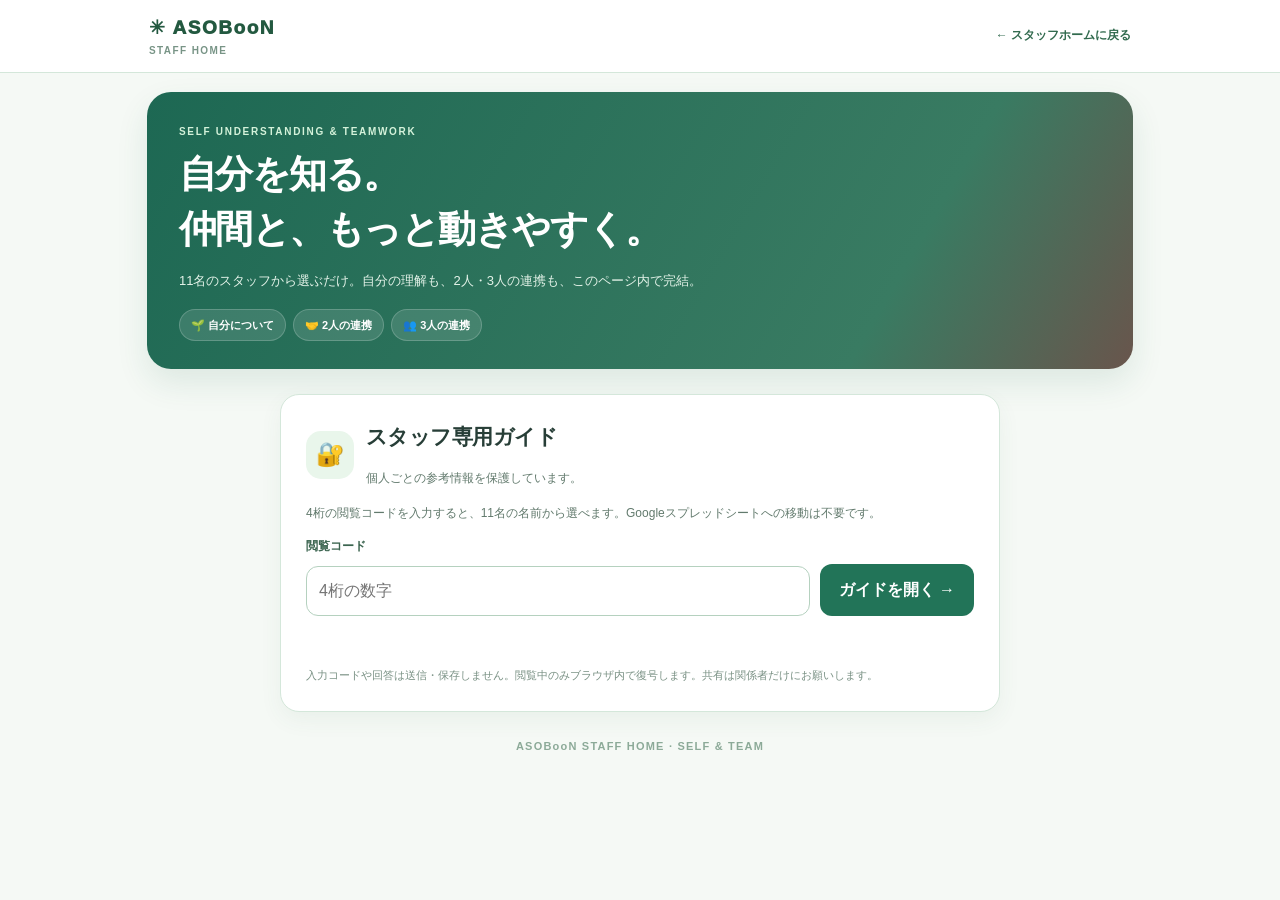
==== commit f75993e0: "Rotate staff guide PIN to four digits with fresh salt and nonce" ====
--- a/team-guide.html
+++ b/team-guide.html
@@ -56,9 +56,9 @@
 <div class="chips"><span>🌱 自分について</span><span>🤝 2人の連携</span><span>👥 3人の連携</span></div></section>
 <section id="lock-panel" class="surface lock-panel" aria-labelledby="lock-title">
 <div class="lock-head"><span class="lock-icon">🔐</span><div><h2 id="lock-title">スタッフ専用ガイド</h2><span class="muted">個人ごとの参考情報を保護しています。</span></div></div>
-<p class="muted">共有された閲覧コードを1回入力すると、11名の名前から選べます。Googleスプレッドシートへの移動は不要です。</p>
+<p class="muted">4桁の閲覧コードを入力すると、11名の名前から選べます。Googleスプレッドシートへの移動は不要です。</p>
 <form id="unlock-form"><label class="formlabel" for="passphrase">閲覧コード</label>
-<div class="unlock-row"><input id="passphrase" type="password" autocomplete="off" spellcheck="false" placeholder="XXXX-XXXX-XXXX-XXXX-XXXX-XXXX" required><button class="btn" type="submit" id="unlock-btn">ガイドを開く →</button></div></form>
+<div class="unlock-row"><input id="passphrase" type="password" inputmode="numeric" pattern="[0-9]{4}" maxlength="4" autocomplete="off" spellcheck="false" placeholder="4桁の数字" required><button class="btn" type="submit" id="unlock-btn">ガイドを開く →</button></div></form>
 <p class="status" id="unlock-status" role="status" aria-live="polite"></p><p class="note">入力コードや回答は送信・保存しません。閲覧中のみブラウザ内で復号します。共有は関係者だけにお願いします。</p>
 </section>
 <div id="app" hidden>
@@ -80,7 +80,7 @@
 </div><p class="footer">ASOBooN STAFF HOME · SELF & TEAM</p>
 </main><script>
 "use strict";
-const pack={"s":"nUtkMzEFWX1uz8nxGNY6sg","n":"7K_vnjFgoIxpXLRP","i":300000,"c":"[base64]"};
+const pack={"s":"xcDHcDlAblpanSB8_yn20Q","n":"TSRWyRZiQFCHZ4UN","i":300000,"c":"[base64]"};
 const $=id=>document.getElementById(id);
 const enc=new TextEncoder();
 const func={
